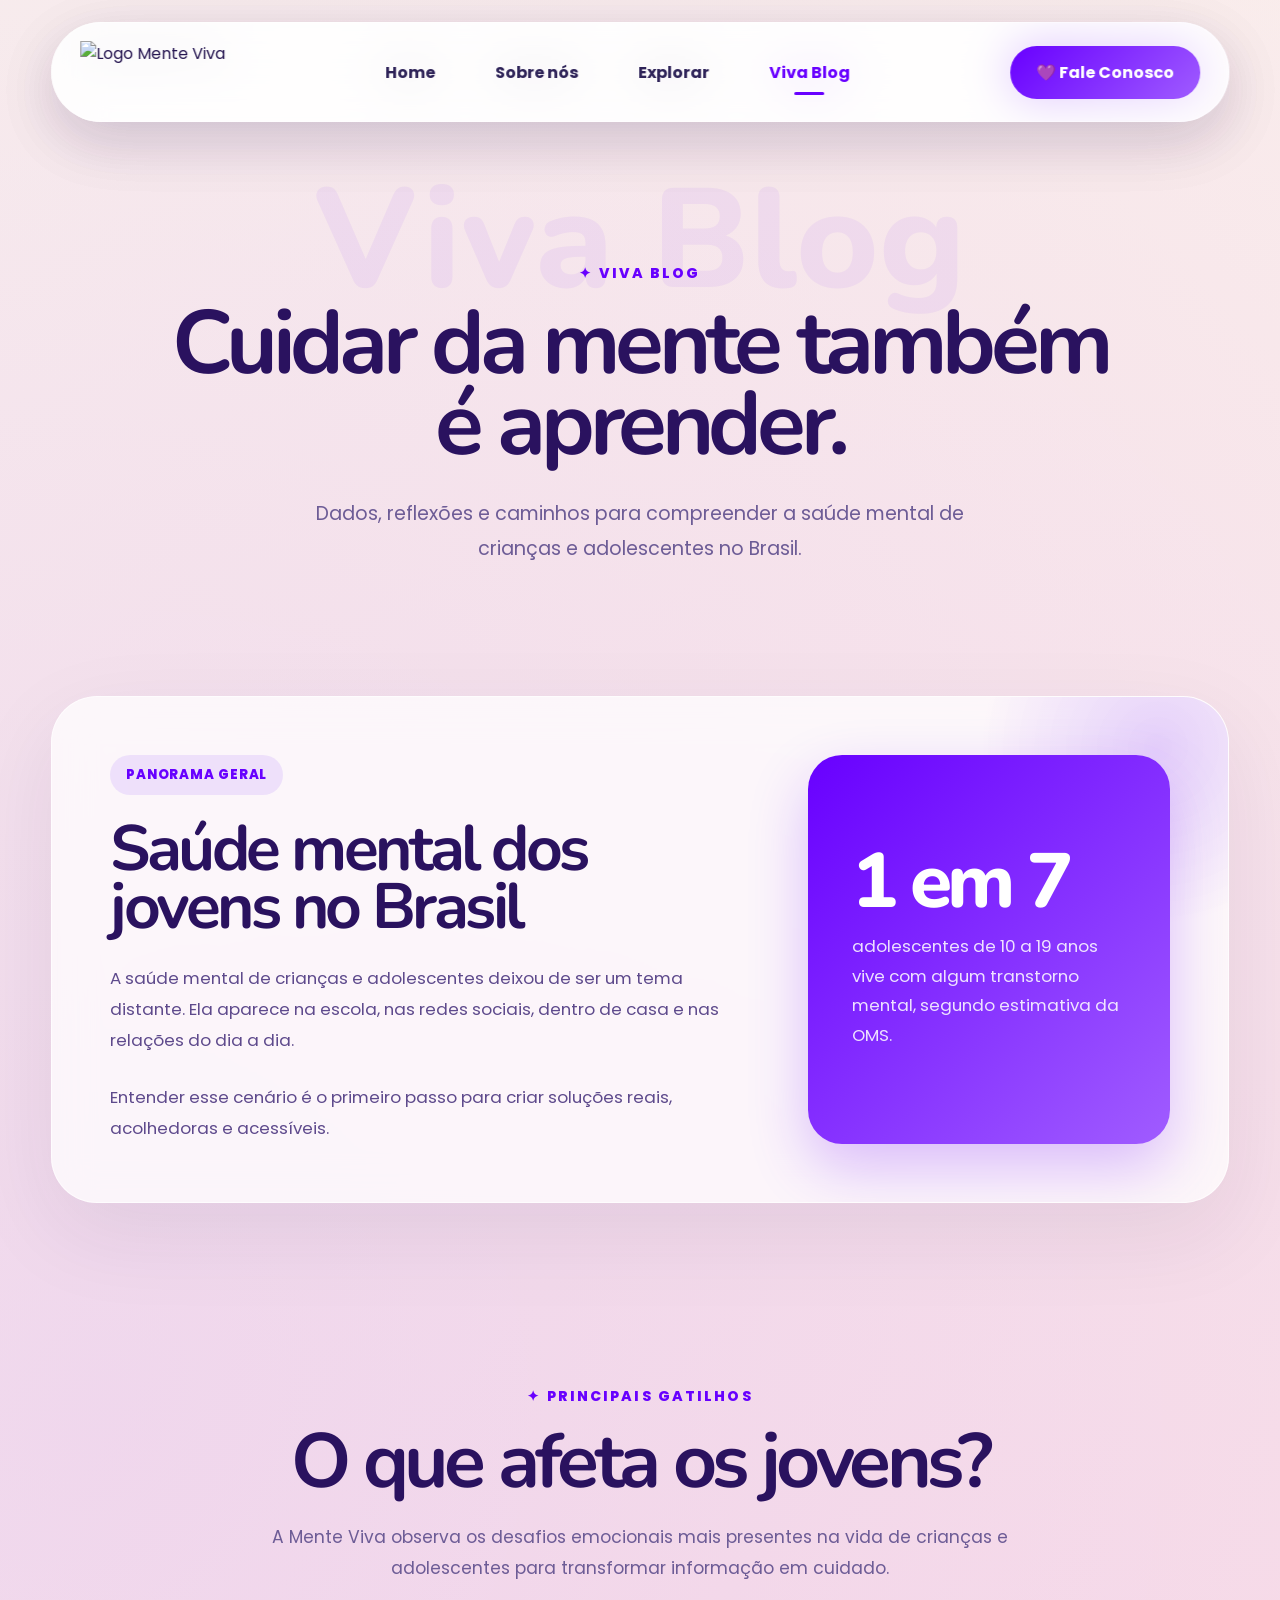
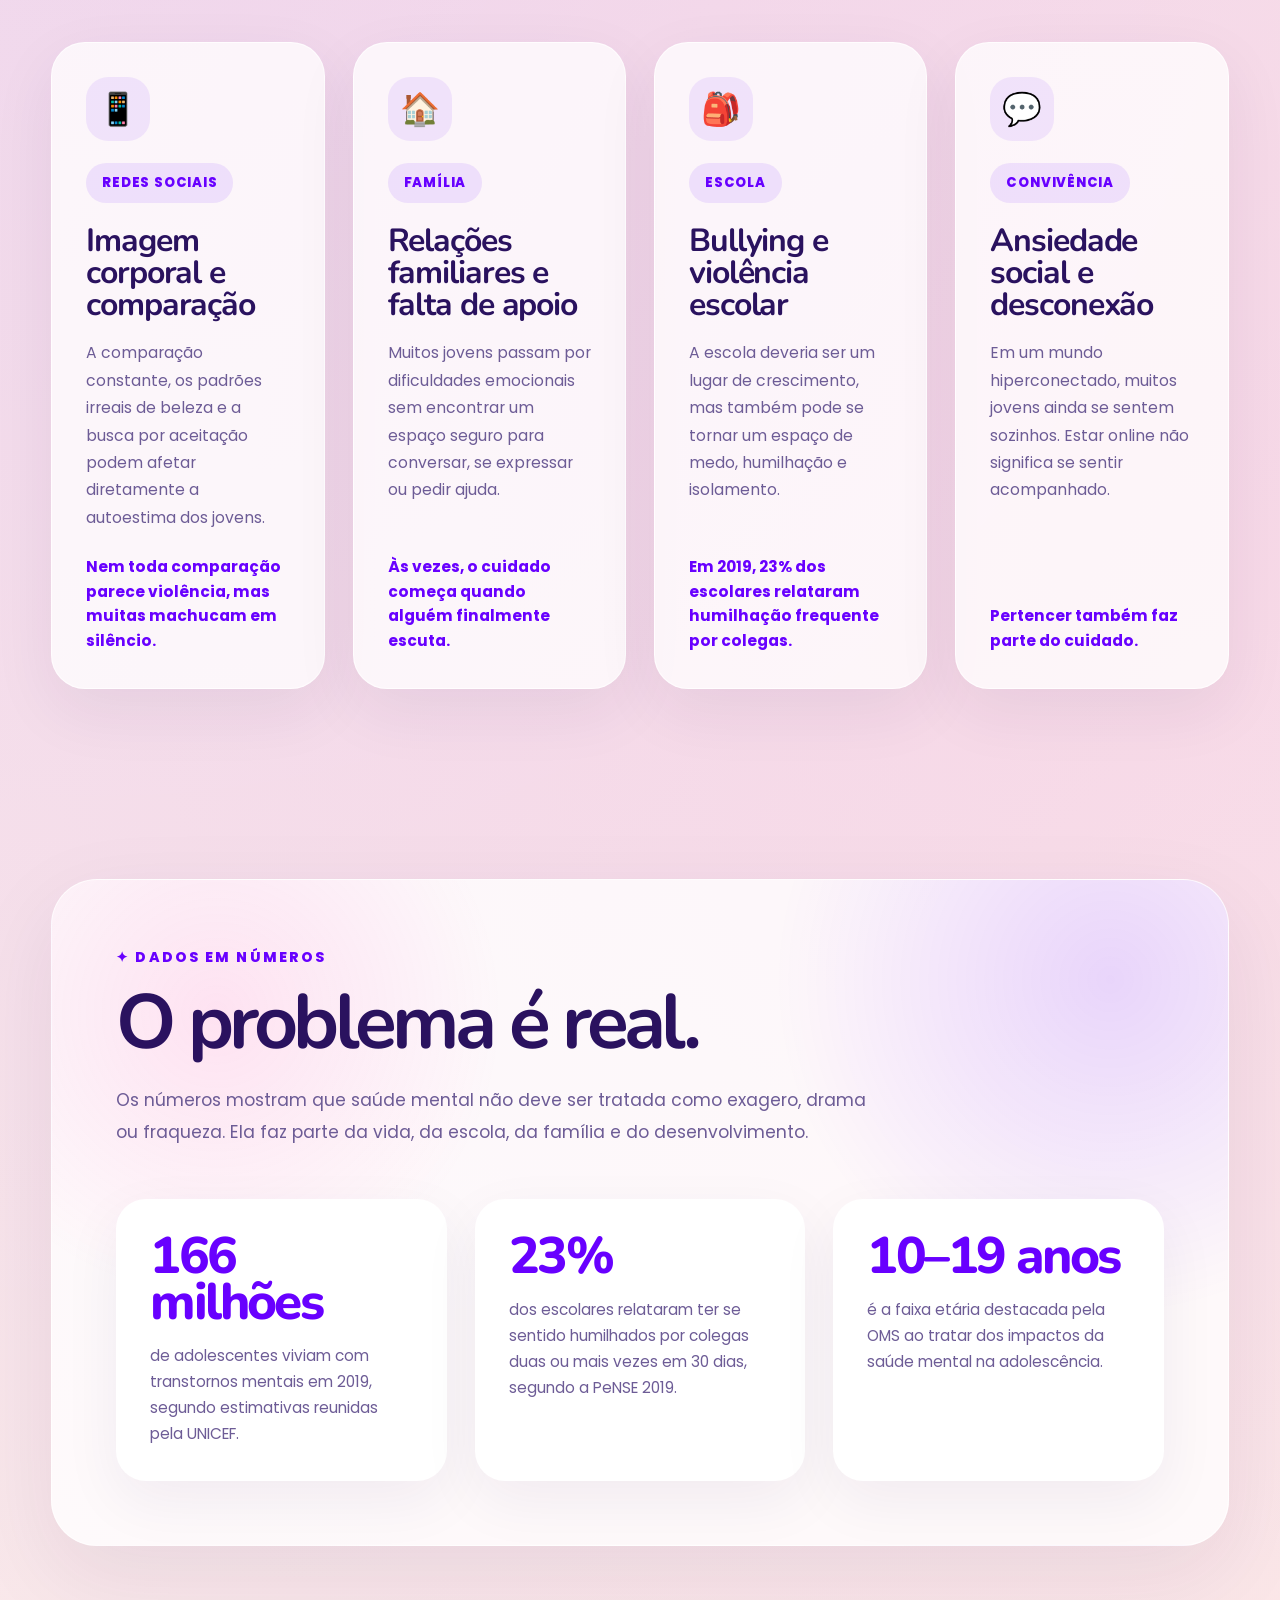
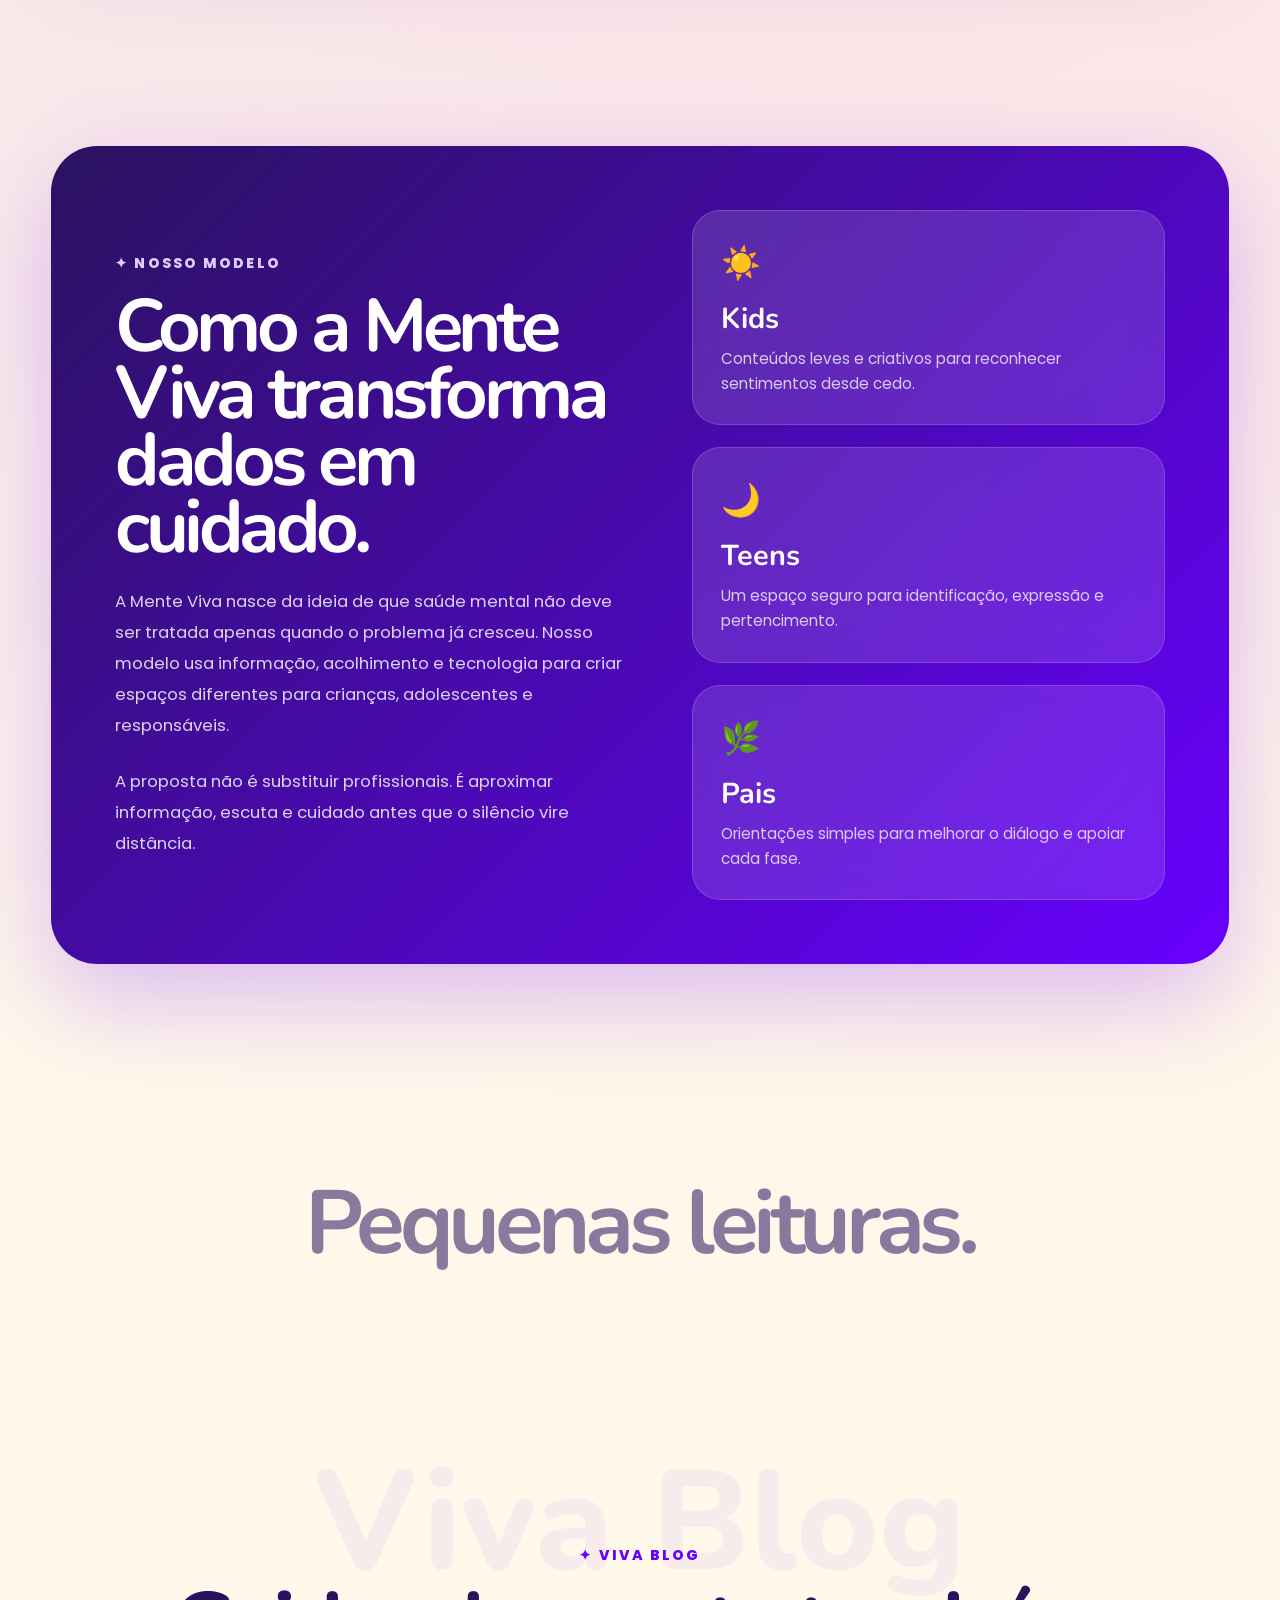
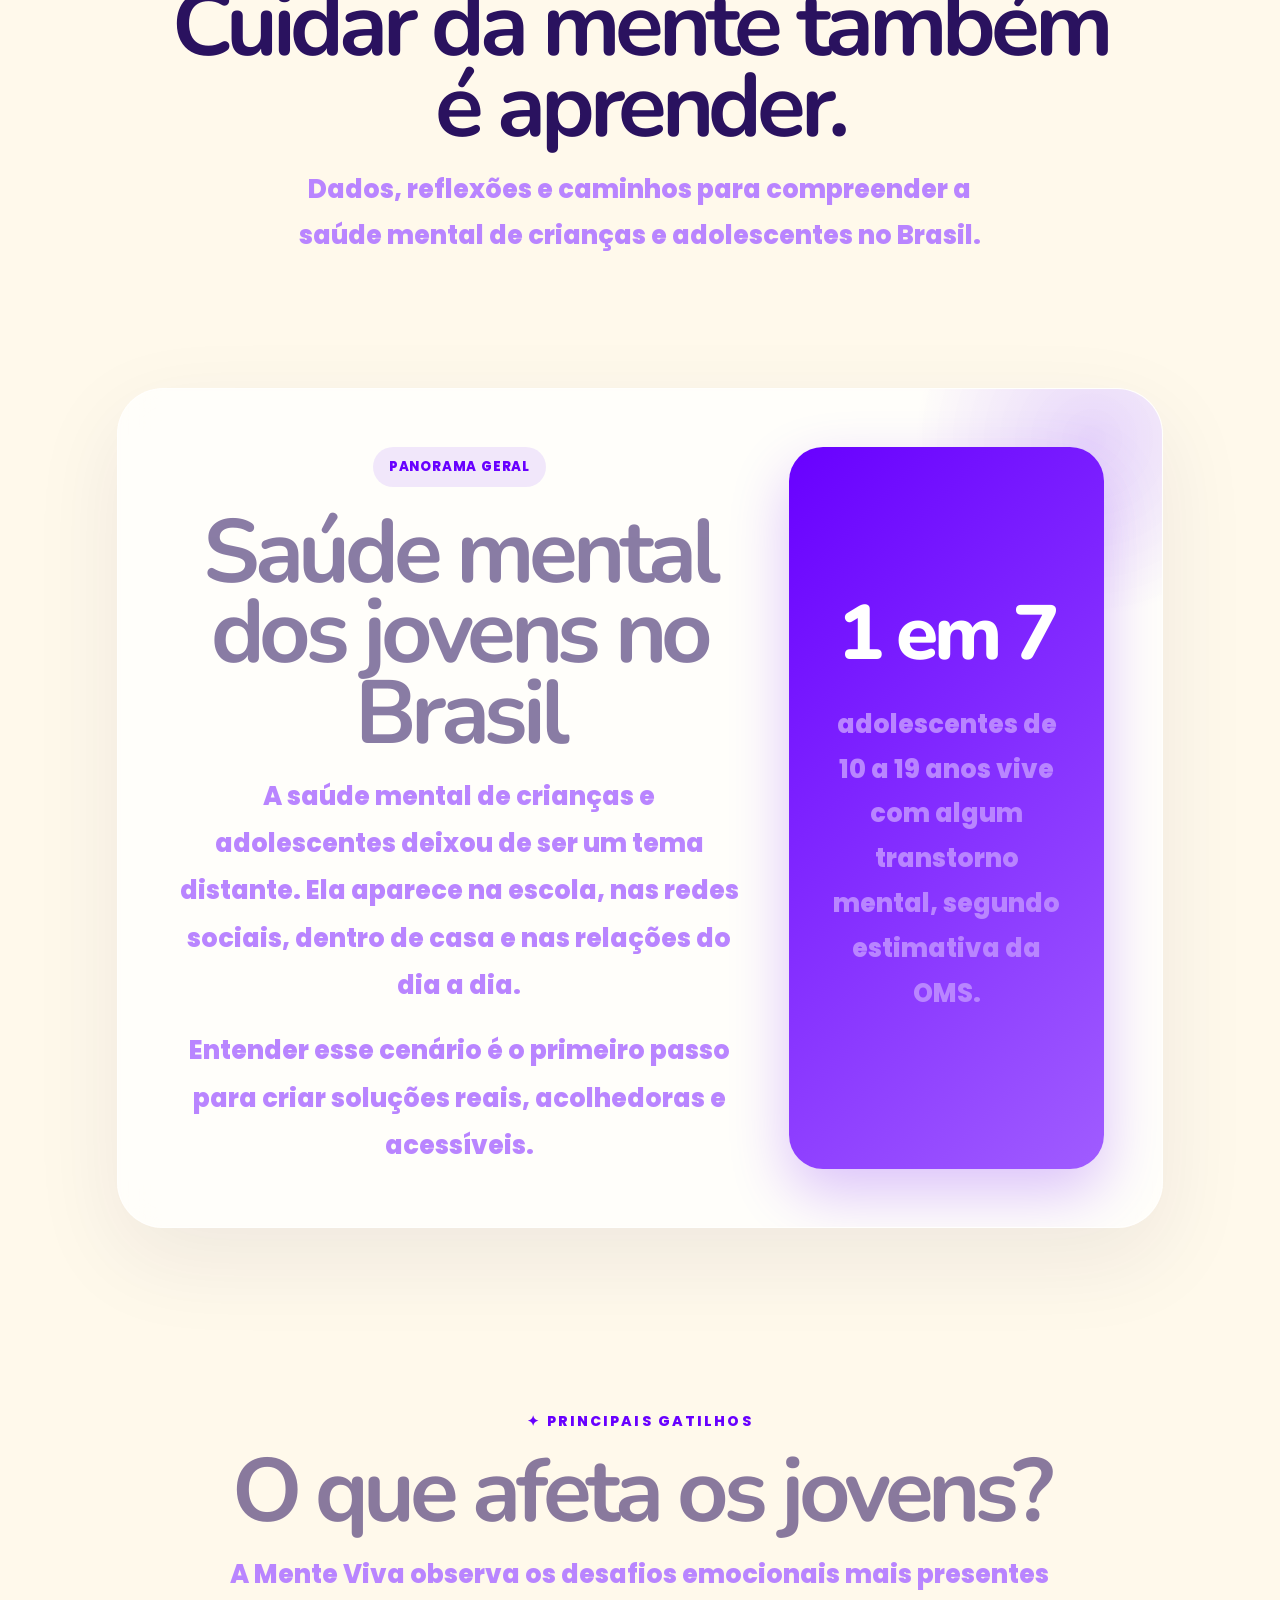
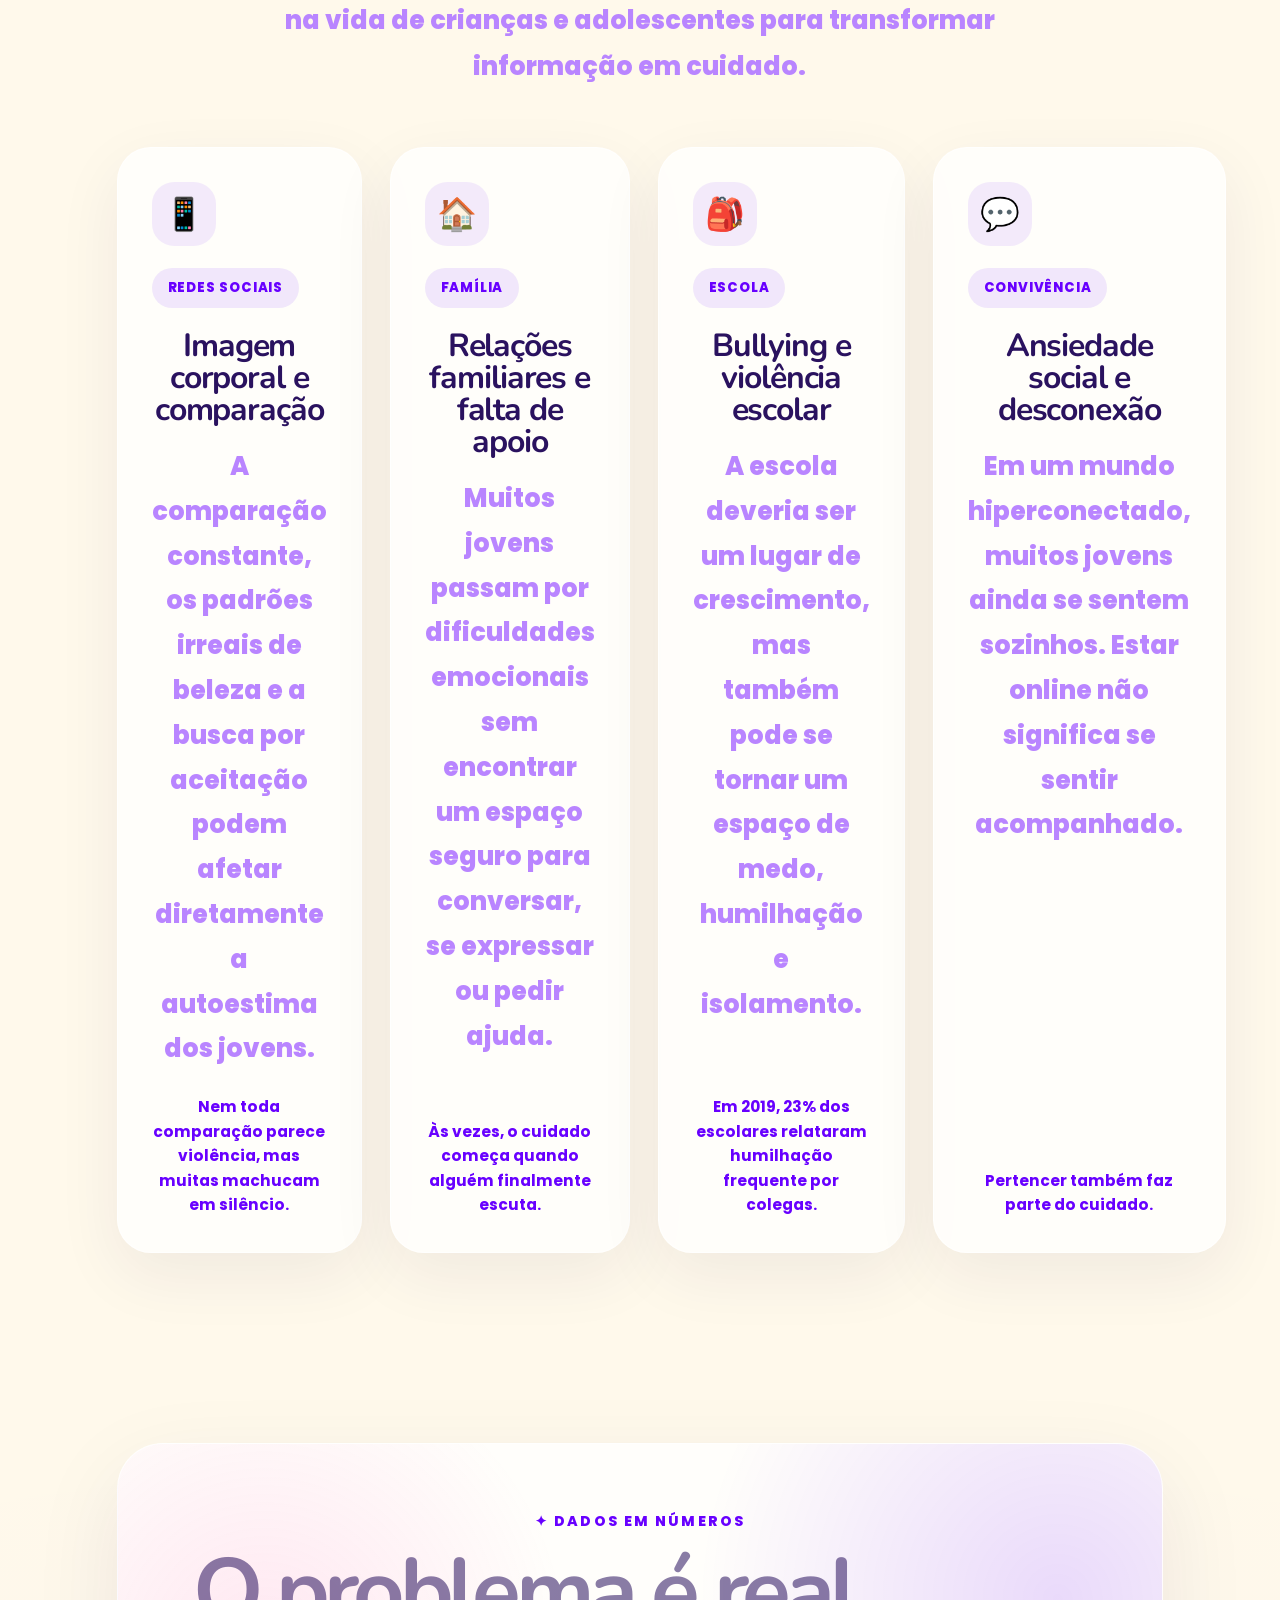
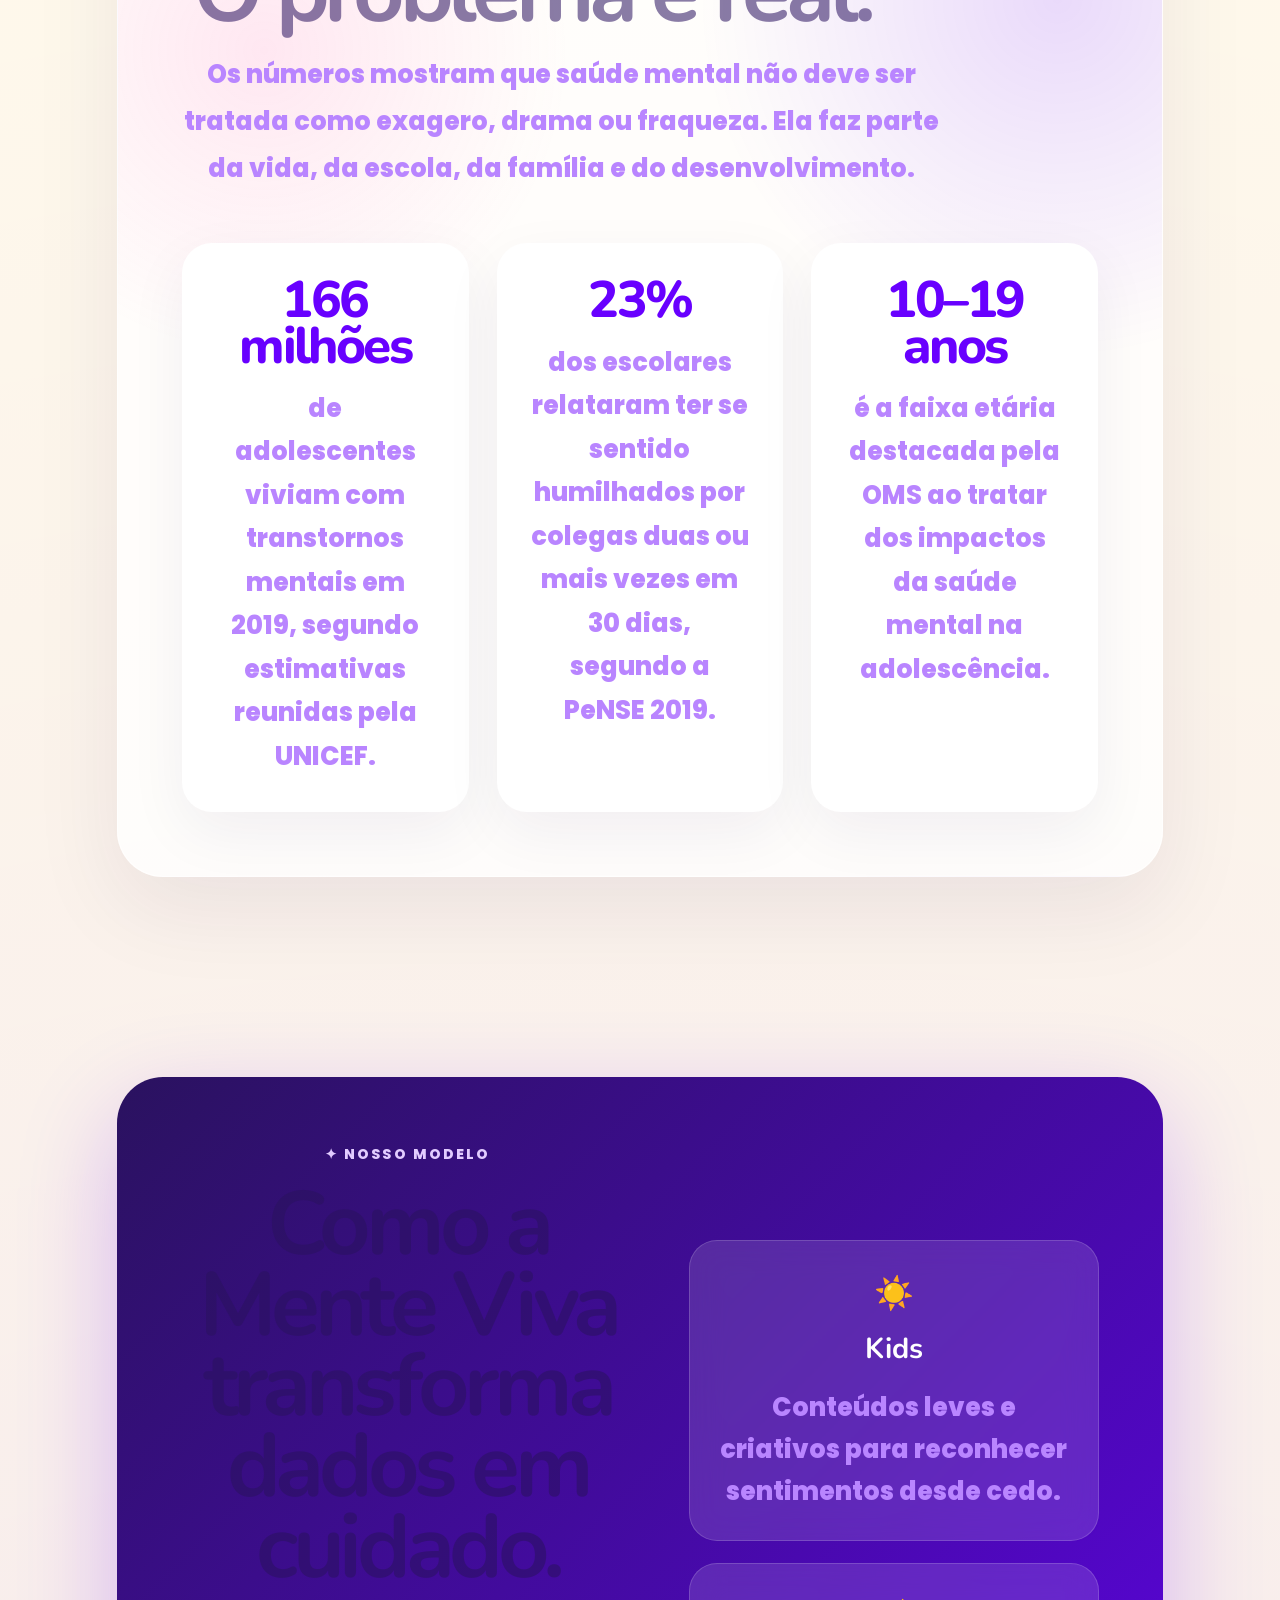
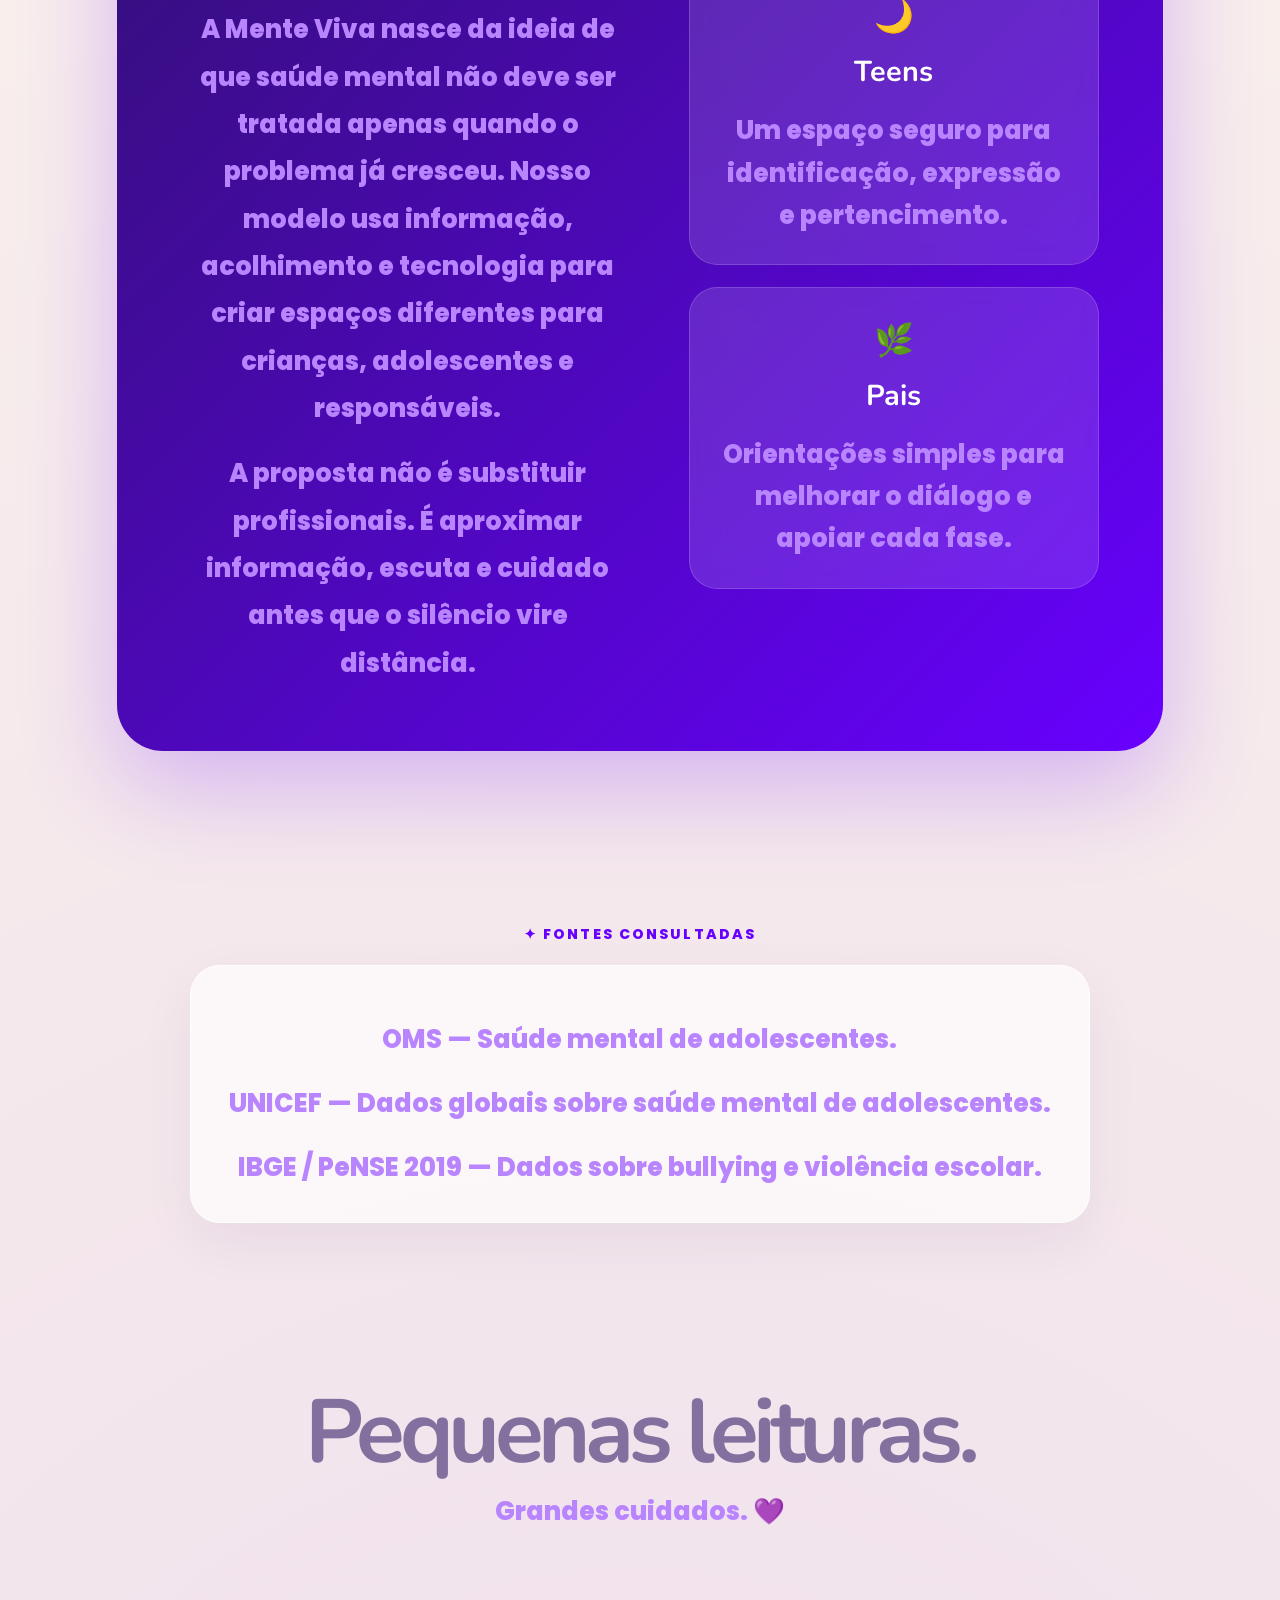
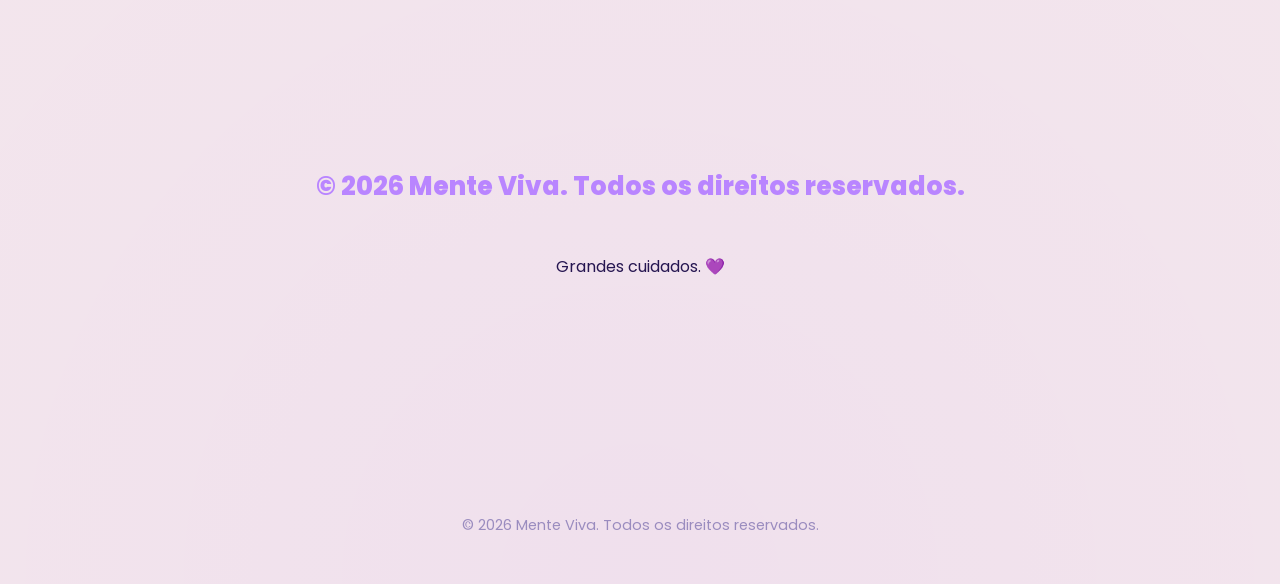
==== nossoblog.html @ f91bfe64 "Primeira versão completa do site Mente Viva Primeira versão completa do site Mente Viva" ====
<!DOCTYPE html>
<html lang="pt-BR">

<head>

    <meta charset="UTF-8">
    <meta name="viewport" content="width=device-width, initial-scale=1.0">
    <title>Viva Blog | Mente Viva</title>

    <link rel="stylesheet" href="nossoblog.css">

    <link rel="preconnect" href="https://fonts.googleapis.com">
    <link rel="preconnect"
          href="https://fonts.gstatic.com"
          crossorigin>

    <link href="https://fonts.googleapis.com/css2?family=Nunito:wght@700;800&family=Poppins:wght@400;500;600;700;800&display=swap"
          rel="stylesheet">

</head>

<body>

    <!-- =====================================================
    NAVBAR
    ====================================================== -->

    <header class="navbar">

        <div class="navbar-container">

            <a href="index.html" class="logo">

                <img src="./generalimgs/Logo 4 mente viva.png"
                     alt="Logo Mente Viva">

            </a>

            <nav class="navbar-menu">

                <a href="index.html">Home</a>

                <a href="sobrenos.html">Sobre nós</a>

                <a href="explorar.html">Explorar</a>

                <a href="nossoblog.html" class="nav-active">Viva Blog</a>

            </nav>

            <a href="contatenos.html" class="contact-button">

                💜 Fale Conosco

            </a>

        </div>

    </header>


    <!-- =====================================================
    VIVA BLOG
    ====================================================== -->

    <main class="blog-page">

        <!-- =====================================================
        HERO
        ====================================================== -->

        <section class="blog-hero">

            <span class="background-title">Viva Blog</span>

            <span class="section-label">✦ VIVA BLOG</span>

            <h1>
                Cuidar da mente também é aprender.
            </h1>

            <p>
                Dados, reflexões e caminhos para compreender a saúde mental
                de crianças e adolescentes no Brasil.
            </p>

        </section>


        <!-- =====================================================
        CARD DESTAQUE
        ====================================================== -->

        <section class="featured-section">

            <article class="featured-card">

                <div class="featured-content">

                    <span class="article-tag">Panorama geral</span>

                    <h2>
                        Saúde mental dos jovens no Brasil
                    </h2>

                    <p>
                        A saúde mental de crianças e adolescentes deixou de ser
                        um tema distante. Ela aparece na escola, nas redes sociais,
                        dentro de casa e nas relações do dia a dia.
                    </p>

                    <p>
                        Entender esse cenário é o primeiro passo para criar soluções
                        reais, acolhedoras e acessíveis.
                    </p>

                </div>

                <div class="featured-data">

                    <span class="data-number">1 em 7</span>

                    <p>
                        adolescentes de 10 a 19 anos vive com algum transtorno
                        mental, segundo estimativa da OMS.
                    </p>

                </div>

            </article>

        </section>


        <!-- =====================================================
        GRID DE ARTIGOS
        ====================================================== -->

        <section class="articles-section">

            <div class="articles-header">

                <span class="section-label">✦ Principais gatilhos</span>

                <h2>
                    O que afeta os jovens?
                </h2>

                <p>
                    A Mente Viva observa os desafios emocionais mais presentes
                    na vida de crianças e adolescentes para transformar informação
                    em cuidado.
                </p>

            </div>


            <div class="articles-grid">

                <article class="blog-card">

                    <div class="card-icon">📱</div>

                    <span class="article-tag">Redes sociais</span>

                    <h3>
                        Imagem corporal e comparação
                    </h3>

                    <p>
                        A comparação constante, os padrões irreais de beleza e a
                        busca por aceitação podem afetar diretamente a autoestima
                        dos jovens.
                    </p>

                    <strong>
                        Nem toda comparação parece violência, mas muitas machucam em silêncio.
                    </strong>

                </article>


                <article class="blog-card">

                    <div class="card-icon">🏠</div>

                    <span class="article-tag">Família</span>

                    <h3>
                        Relações familiares e falta de apoio
                    </h3>

                    <p>
                        Muitos jovens passam por dificuldades emocionais sem encontrar
                        um espaço seguro para conversar, se expressar ou pedir ajuda.
                    </p>

                    <strong>
                        Às vezes, o cuidado começa quando alguém finalmente escuta.
                    </strong>

                </article>


                <article class="blog-card">

                    <div class="card-icon">🎒</div>

                    <span class="article-tag">Escola</span>

                    <h3>
                        Bullying e violência escolar
                    </h3>

                    <p>
                        A escola deveria ser um lugar de crescimento, mas também pode
                        se tornar um espaço de medo, humilhação e isolamento.
                    </p>

                    <strong>
                        Em 2019, 23% dos escolares relataram humilhação frequente por colegas.
                    </strong>

                </article>


                <article class="blog-card">

                    <div class="card-icon">💬</div>

                    <span class="article-tag">Convivência</span>

                    <h3>
                        Ansiedade social e desconexão
                    </h3>

                    <p>
                        Em um mundo hiperconectado, muitos jovens ainda se sentem
                        sozinhos. Estar online não significa se sentir acompanhado.
                    </p>

                    <strong>
                        Pertencer também faz parte do cuidado.
                    </strong>

                </article>

            </div>

        </section>


        <!-- =====================================================
        BLOCO DE DADOS
        ====================================================== -->

        <section class="data-section">

            <div class="data-card">

                <span class="section-label">✦ Dados em números</span>

                <h2>
                    O problema é real.
                </h2>

                <p>
                    Os números mostram que saúde mental não deve ser tratada como
                    exagero, drama ou fraqueza. Ela faz parte da vida, da escola,
                    da família e do desenvolvimento.
                </p>

                <div class="data-grid">

                    <article>

                        <span>166 milhões</span>

                        <p>
                            de adolescentes viviam com transtornos mentais em 2019,
                            segundo estimativas reunidas pela UNICEF.
                        </p>

                    </article>

                    <article>

                        <span>23%</span>

                        <p>
                            dos escolares relataram ter se sentido humilhados por
                            colegas duas ou mais vezes em 30 dias, segundo a PeNSE 2019.
                        </p>

                    </article>

                    <article>

                        <span>10–19 anos</span>

                        <p>
                            é a faixa etária destacada pela OMS ao tratar dos impactos
                            da saúde mental na adolescência.
                        </p>

                    </article>

                </div>

            </div>

        </section>


        <!-- =====================================================
        MODELO MENTE VIVA
        ====================================================== -->

        <section class="business-section">

            <article class="business-card">

                <div class="business-text">

                    <span class="section-label">✦ Nosso modelo</span>

                    <h2>
                        Como a Mente Viva transforma dados em cuidado.
                    </h2>

                    <p>
                        A Mente Viva nasce da ideia de que saúde mental não deve ser
                        tratada apenas quando o problema já cresceu. Nosso modelo usa
                        informação, acolhimento e tecnologia para criar espaços
                        diferentes para crianças, adolescentes e responsáveis.
                    </p>

                    <p>
                        A proposta não é substituir profissionais. É aproximar
                        informação, escuta e cuidado antes que o silêncio vire distância.
                    </p>

                </div>

                <div class="business-pillars">

                    <div>

                        <span>☀️</span>

                        <h3>Kids</h3>

                        <p>
                            Conteúdos leves e criativos para reconhecer sentimentos
                            desde cedo.
                        </p>

                    </div>

                    <div>

                        <span>🌙</span>

                        <h3>Teens</h3>

                        <p>
                            Um espaço seguro para identificação, expressão e pertencimento.
                        </p>

                    </div>

                    <div>

                        <span>🌿</span>

                        <h3>Pais</h3>

                        <p>
                            Orientações simples para melhorar o diálogo e apoiar cada fase.
                        </p>

                    </div>

                </div>

            </article>

        </section>


        <!-- =====================================================
        FINAL
        ====================================================== -->

        <section class="blog-ending">

            <h2>
                Pequenas leituras.
            </h2>

            <p><!DOCTYPE html>
<html lang="pt-BR">

<head>

    <meta charset="UTF-8">
    <meta name="viewport" content="width=device-width, initial-scale=1.0">
    <title>Viva Blog | Mente Viva</title>

    <link rel="stylesheet" href="nossoblog.css">

    <link rel="preconnect" href="https://fonts.googleapis.com">
    <link rel="preconnect"
          href="https://fonts.gstatic.com"
          crossorigin>

    <link href="https://fonts.googleapis.com/css2?family=Nunito:wght@700;800&family=Poppins:wght@400;500;600;700;800&display=swap"
          rel="stylesheet">

</head>

<body>

    <!-- =====================================================
    NAVBAR
    ====================================================== -->

    <header class="navbar">

        <div class="navbar-container">

            <a href="index.html" class="logo">

                <img src="./generalimgs/Logo 4 mente viva.png"
                     alt="Logo Mente Viva">

            </a>

            <nav class="navbar-menu">

                <a href="index.html">Home</a>

                <a href="sobrenos.html">Sobre nós</a>

                <a href="explorar.html">Explorar</a>

                <a href="nossoblog.html" class="nav-active">Viva Blog</a>

            </nav>

            <a href="contatenos.html" class="contact-button">

                💜 Fale Conosco

            </a>

        </div>

    </header>


    <!-- =====================================================
    VIVA BLOG
    ====================================================== -->

    <main class="blog-page">

        <!-- =====================================================
        HERO
        ====================================================== -->

        <section class="blog-hero">

            <span class="background-title">Viva Blog</span>

            <span class="section-label">✦ VIVA BLOG</span>

            <h1>
                Cuidar da mente também é aprender.
            </h1>

            <p>
                Dados, reflexões e caminhos para compreender a saúde mental
                de crianças e adolescentes no Brasil.
            </p>

        </section>


        <!-- =====================================================
        CARD DESTAQUE
        ====================================================== -->

        <section class="featured-section">

            <article class="featured-card">

                <div class="featured-content">

                    <span class="article-tag">Panorama geral</span>

                    <h2>
                        Saúde mental dos jovens no Brasil
                    </h2>

                    <p>
                        A saúde mental de crianças e adolescentes deixou de ser
                        um tema distante. Ela aparece na escola, nas redes sociais,
                        dentro de casa e nas relações do dia a dia.
                    </p>

                    <p>
                        Entender esse cenário é o primeiro passo para criar soluções
                        reais, acolhedoras e acessíveis.
                    </p>

                </div>

                <div class="featured-data">

                    <span class="data-number">1 em 7</span>

                    <p>
                        adolescentes de 10 a 19 anos vive com algum transtorno
                        mental, segundo estimativa da OMS.
                    </p>

                </div>

            </article>

        </section>


        <!-- =====================================================
        GRID DE ARTIGOS
        ====================================================== -->

        <section class="articles-section">

            <div class="articles-header">

                <span class="section-label">✦ Principais gatilhos</span>

                <h2>
                    O que afeta os jovens?
                </h2>

                <p>
                    A Mente Viva observa os desafios emocionais mais presentes
                    na vida de crianças e adolescentes para transformar informação
                    em cuidado.
                </p>

            </div>


            <div class="articles-grid">

                <article class="blog-card">

                    <div class="card-icon">📱</div>

                    <span class="article-tag">Redes sociais</span>

                    <h3>
                        Imagem corporal e comparação
                    </h3>

                    <p>
                        A comparação constante, os padrões irreais de beleza e a
                        busca por aceitação podem afetar diretamente a autoestima
                        dos jovens.
                    </p>

                    <strong>
                        Nem toda comparação parece violência, mas muitas machucam em silêncio.
                    </strong>

                </article>


                <article class="blog-card">

                    <div class="card-icon">🏠</div>

                    <span class="article-tag">Família</span>

                    <h3>
                        Relações familiares e falta de apoio
                    </h3>

                    <p>
                        Muitos jovens passam por dificuldades emocionais sem encontrar
                        um espaço seguro para conversar, se expressar ou pedir ajuda.
                    </p>

                    <strong>
                        Às vezes, o cuidado começa quando alguém finalmente escuta.
                    </strong>

                </article>


                <article class="blog-card">

                    <div class="card-icon">🎒</div>

                    <span class="article-tag">Escola</span>

                    <h3>
                        Bullying e violência escolar
                    </h3>

                    <p>
                        A escola deveria ser um lugar de crescimento, mas também pode
                        se tornar um espaço de medo, humilhação e isolamento.
                    </p>

                    <strong>
                        Em 2019, 23% dos escolares relataram humilhação frequente por colegas.
                    </strong>

                </article>


                <article class="blog-card">

                    <div class="card-icon">💬</div>

                    <span class="article-tag">Convivência</span>

                    <h3>
                        Ansiedade social e desconexão
                    </h3>

                    <p>
                        Em um mundo hiperconectado, muitos jovens ainda se sentem
                        sozinhos. Estar online não significa se sentir acompanhado.
                    </p>

                    <strong>
                        Pertencer também faz parte do cuidado.
                    </strong>

                </article>

            </div>

        </section>


        <!-- =====================================================
        BLOCO DE DADOS
        ====================================================== -->

        <section class="data-section">

            <div class="data-card">

                <span class="section-label">✦ Dados em números</span>

                <h2>
                    O problema é real.
                </h2>

                <p>
                    Os números mostram que saúde mental não deve ser tratada como
                    exagero, drama ou fraqueza. Ela faz parte da vida, da escola,
                    da família e do desenvolvimento.
                </p>

                <div class="data-grid">

                    <article>

                        <span>166 milhões</span>

                        <p>
                            de adolescentes viviam com transtornos mentais em 2019,
                            segundo estimativas reunidas pela UNICEF.
                        </p>

                    </article>

                    <article>

                        <span>23%</span>

                        <p>
                            dos escolares relataram ter se sentido humilhados por
                            colegas duas ou mais vezes em 30 dias, segundo a PeNSE 2019.
                        </p>

                    </article>

                    <article>

                        <span>10–19 anos</span>

                        <p>
                            é a faixa etária destacada pela OMS ao tratar dos impactos
                            da saúde mental na adolescência.
                        </p>

                    </article>

                </div>

            </div>

        </section>


        <!-- =====================================================
        MODELO MENTE VIVA
        ====================================================== -->

        <section class="business-section">

            <article class="business-card">

                <div class="business-text">

                    <span class="section-label">✦ Nosso modelo</span>

                    <h2>
                        Como a Mente Viva transforma dados em cuidado.
                    </h2>

                    <p>
                        A Mente Viva nasce da ideia de que saúde mental não deve ser
                        tratada apenas quando o problema já cresceu. Nosso modelo usa
                        informação, acolhimento e tecnologia para criar espaços
                        diferentes para crianças, adolescentes e responsáveis.
                    </p>

                    <p>
                        A proposta não é substituir profissionais. É aproximar
                        informação, escuta e cuidado antes que o silêncio vire distância.
                    </p>

                </div>

                <div class="business-pillars">

                    <div>

                        <span>☀️</span>

                        <h3>Kids</h3>

                        <p>
                            Conteúdos leves e criativos para reconhecer sentimentos
                            desde cedo.
                        </p>

                    </div>

                    <div>

                        <span>🌙</span>

                        <h3>Teens</h3>

                        <p>
                            Um espaço seguro para identificação, expressão e pertencimento.
                        </p>

                    </div>

                    <div>

                        <span>🌿</span>

                        <h3>Pais</h3>

                        <p>
                            Orientações simples para melhorar o diálogo e apoiar cada fase.
                        </p>

                    </div>

                </div>

            </article>

        </section>


        <!-- =====================================================
        FONTES
        ====================================================== -->

        <section class="sources-section">

            <span class="section-label">✦ Fontes consultadas</span>

            <div class="sources-card">

                <p>
                    OMS — Saúde mental de adolescentes.
                </p>

                <p>
                    UNICEF — Dados globais sobre saúde mental de adolescentes.
                </p>

                <p>
                    IBGE / PeNSE 2019 — Dados sobre bullying e violência escolar.
                </p>

            </div>

        </section>


        <!-- =====================================================
        FINAL
        ====================================================== -->

        <section class="blog-ending">

            <h2>
                Pequenas leituras.
            </h2>

            <p>
                Grandes cuidados. 💜
            </p>

        </section>

    </main>


    <!-- =====================================================
    FOOTER
    ====================================================== -->

    <footer class="blog-footer">

        <p>
            © 2026 Mente Viva. Todos os direitos reservados.
        </p>

    </footer>

</body>

</html>

                Grandes cuidados. 💜
            </p>

        </section>

    </main>


    <!-- =====================================================
    FOOTER
    ====================================================== -->

    <footer class="blog-footer">

        <p>
            © 2026 Mente Viva. Todos os direitos reservados.
        </p>

    </footer>

</body>

</html>
---- nossoblog.css ----
/* =====================================================
MÓDULO 01
RESET + VARIÁVEIS
====================================================== */

:root{

    --cream:#FFF9EB;
    --cream-light:#FFFDF6;

    --purple:#6800FF;
    --purple-light:#A05CFF;
    --purple-soft:#B985FF;
    --purple-dark:#2A125F;

    --text-dark:#261651;
    --text-soft:#6D5C96;

    --green:#6D8B1E;
    --gold:#E7A82F;

    --navbar-width:1460px;
    --section-padding-x:8vw;

}

*{

    margin:0;
    padding:0;
    box-sizing:border-box;

}

html{

    scroll-behavior:smooth;
    background:var(--cream);

}

body{

    min-height:100vh;

    font-family:'Poppins',sans-serif;

    color:var(--text-dark);

    background:
        radial-gradient(circle at 8% 12%, rgba(185,133,255,.22), transparent 28%),
        radial-gradient(circle at 92% 18%, rgba(255,92,186,.14), transparent 26%),
        radial-gradient(circle at 50% 100%, rgba(104,0,255,.10), transparent 34%),
        var(--cream);

    overflow-x:hidden;

}

img{

    display:block;
    max-width:100%;

}

a{

    color:inherit;
    text-decoration:none;

}

/* =====================================================
MÓDULO 02
NAVBAR
====================================================== */

.navbar{

    position:fixed;

    top:22px;
    left:50%;

    transform:translateX(-50%);

    width:min(92%,var(--navbar-width));

    z-index:1000;

}

.navbar-container{

    display:flex;

    justify-content:space-between;
    align-items:center;

    gap:40px;

    padding:18px 28px;

    border-radius:999px;

    background:rgba(255,255,255,.74);

    backdrop-filter:blur(24px);
    -webkit-backdrop-filter:blur(24px);

    border:1px solid rgba(255,255,255,.35);

    box-shadow:0 18px 60px rgba(38,22,81,.10);

}

.logo img{

    height:62px;

}

.navbar-menu{

    flex:1;

    display:flex;
    justify-content:center;
    align-items:center;

    gap:60px;

}

.navbar-menu a{

    position:relative;

    font-weight:700;

    color:#2E2358;

    transition:.3s ease;

}

.navbar-menu a:hover{

    color:var(--purple);

}

.nav-active{

    color:var(--purple) !important;

}

.nav-active::after{

    content:"";

    position:absolute;

    left:50%;
    bottom:-10px;

    transform:translateX(-50%);

    width:30px;
    height:3px;

    border-radius:20px;

    background:var(--purple);

}

.contact-button{

    padding:14px 26px;

    border-radius:999px;

    background:linear-gradient(
        135deg,
        var(--purple),
        var(--purple-light)
    );

    color:white;

    font-weight:700;

    transition:.3s ease;

}

.contact-button:hover{

    transform:translateY(-3px);

    box-shadow:0 12px 30px rgba(104,0,255,.25);

}

/* =====================================================
MÓDULO 03
PÁGINA
====================================================== */

.blog-page{

    width:min(1460px,92%);

    margin:auto;

    padding-top:220px;
    padding-bottom:130px;

}

/* =====================================================
MÓDULO 04
HERO
====================================================== */

.blog-hero{

    position:relative;

    text-align:center;

    padding:40px 0 90px;

}

.background-title{

    position:absolute;

    left:50%;
    top:-75px;

    transform:translateX(-50%);

    font-family:'Nunito',sans-serif;
    font-size:clamp(5rem,11vw,10rem);
    font-weight:800;

    color:rgba(104,0,255,.055);

    white-space:nowrap;

    pointer-events:none;

}

.section-label{

    display:inline-block;

    margin-bottom:20px;

    color:var(--purple);

    font-size:.88rem;
    font-weight:800;

    letter-spacing:.15em;
    text-transform:uppercase;

}

.blog-hero h1{

    width:min(950px,100%);

    margin:0 auto;

    font-family:'Nunito',sans-serif;
    font-size:clamp(4rem,7vw,7.2rem);
    line-height:.9;
    letter-spacing:-.06em;

    color:var(--purple-dark);

}

.blog-hero p{

    width:min(720px,100%);

    margin:32px auto 0;

    color:var(--text-soft);

    font-size:1.2rem;
    line-height:1.8;

}

/* =====================================================
MÓDULO 05
CARD DESTAQUE
====================================================== */

.featured-section{

    padding:40px 0 90px;

}

.featured-card{

    position:relative;

    display:grid;

    grid-template-columns:1.35fr .75fr;

    gap:46px;

    align-items:stretch;

    padding:58px;

    border-radius:46px;

    background:rgba(255,255,255,.72);

    backdrop-filter:blur(20px);
    -webkit-backdrop-filter:blur(20px);

    border:1px solid rgba(255,255,255,.65);

    box-shadow:0 30px 90px rgba(38,22,81,.08);

    overflow:hidden;

}

.featured-card::before{

    content:"";

    position:absolute;

    width:360px;
    height:360px;

    right:-110px;
    top:-130px;

    border-radius:50%;

    background:radial-gradient(
        circle,
        rgba(104,0,255,.16),
        transparent 70%
    );

    pointer-events:none;

}

.article-tag{

    display:inline-flex;

    align-items:center;
    justify-content:center;

    width:max-content;

    padding:10px 16px;

    border-radius:999px;

    background:rgba(104,0,255,.09);

    color:var(--purple);

    font-size:.82rem;
    font-weight:800;

    letter-spacing:.06em;
    text-transform:uppercase;

}

.featured-content h2{

    margin-top:26px;

    font-family:'Nunito',sans-serif;
    font-size:clamp(3.2rem,5vw,5.5rem);
    line-height:.9;
    letter-spacing:-.055em;

    color:var(--purple-dark);

}

.featured-content p{

    max-width:720px;

    margin-top:26px;

    color:#5E4A8C;

    font-size:1.05rem;
    line-height:1.85;

}

.featured-data{

    position:relative;
    z-index:2;

    display:flex;

    flex-direction:column;
    justify-content:center;

    padding:44px;

    border-radius:34px;

    background:linear-gradient(
        135deg,
        var(--purple),
        var(--purple-light)
    );

    color:white;

    box-shadow:0 24px 60px rgba(104,0,255,.24);

}

.data-number{

    display:block;

    margin-bottom:18px;

    font-family:'Nunito',sans-serif;
    font-size:clamp(3.6rem,6vw,6.2rem);
    font-weight:800;
    line-height:.85;
    letter-spacing:-.06em;

}

.featured-data p{

    color:rgba(255,255,255,.86);

    font-size:1.05rem;
    line-height:1.75;

}

/* =====================================================
MÓDULO 06
ARTIGOS
====================================================== */

.articles-section{

    padding:90px 0 110px;

}

.articles-header{

    text-align:center;

    width:min(850px,100%);

    margin:0 auto 58px;

}

.articles-header h2{

    font-family:'Nunito',sans-serif;
    font-size:clamp(3.6rem,6vw,6.4rem);
    line-height:.9;
    letter-spacing:-.06em;

    color:var(--purple-dark);

}

.articles-header p{

    margin-top:26px;

    color:var(--text-soft);

    font-size:1.08rem;
    line-height:1.8;

}

.articles-grid{

    display:grid;

    grid-template-columns:repeat(4,1fr);

    gap:28px;

}

.blog-card{

    min-height:430px;

    display:flex;

    flex-direction:column;

    padding:34px;

    border-radius:34px;

    background:rgba(255,255,255,.75);

    border:1px solid rgba(255,255,255,.75);

    box-shadow:0 22px 65px rgba(38,22,81,.07);

    transition:.35s ease;

}

.blog-card:hover{

    transform:translateY(-10px);

    box-shadow:0 34px 85px rgba(104,0,255,.12);

}

.card-icon{

    width:64px;
    height:64px;

    display:flex;

    align-items:center;
    justify-content:center;

    margin-bottom:22px;

    border-radius:22px;

    background:rgba(104,0,255,.08);

    font-size:2rem;

}

.blog-card h3{

    margin-top:22px;

    font-family:'Nunito',sans-serif;
    font-size:2rem;
    line-height:1;
    letter-spacing:-.035em;

    color:var(--purple-dark);

}

.blog-card p{

    margin-top:18px;

    color:#6D5C96;

    line-height:1.75;

    font-size:.98rem;

}

.blog-card strong{

    display:block;

    margin-top:auto;
    padding-top:24px;

    color:var(--purple);

    font-size:.96rem;
    line-height:1.6;

}

/* =====================================================
MÓDULO 07
DADOS
====================================================== */

.data-section{

    padding:80px 0 110px;

}

.data-card{

    padding:64px;

    border-radius:46px;

    background:
        radial-gradient(circle at 14% 20%, rgba(255,92,186,.14), transparent 25%),
        radial-gradient(circle at 90% 15%, rgba(104,0,255,.14), transparent 28%),
        rgba(255,255,255,.78);

    border:1px solid rgba(255,255,255,.75);

    box-shadow:0 30px 90px rgba(38,22,81,.08);

}

.data-card h2{

    max-width:700px;

    font-family:'Nunito',sans-serif;
    font-size:clamp(3.8rem,6vw,6.8rem);
    line-height:.9;
    letter-spacing:-.06em;

    color:var(--purple-dark);

}

.data-card > p{

    max-width:760px;

    margin-top:28px;

    color:var(--text-soft);

    font-size:1.08rem;
    line-height:1.85;

}

.data-grid{

    display:grid;

    grid-template-columns:repeat(3,1fr);

    gap:28px;

    margin-top:50px;

}

.data-grid article{

    padding:34px;

    border-radius:30px;

    background:white;

    box-shadow:0 20px 60px rgba(38,22,81,.06);

}

.data-grid span{

    display:block;

    margin-bottom:18px;

    font-family:'Nunito',sans-serif;
    font-size:clamp(2.3rem,4vw,4rem);
    font-weight:800;
    line-height:.9;
    letter-spacing:-.05em;

    color:var(--purple);

}

.data-grid p{

    color:#6D5C96;

    line-height:1.7;

    font-size:.96rem;

}

/* =====================================================
MÓDULO 08
MODELO MENTE VIVA
====================================================== */

.business-section{

    padding:90px 0 120px;

}

.business-card{

    display:grid;

    grid-template-columns:1.05fr .95fr;

    gap:54px;

    align-items:center;

    padding:64px;

    border-radius:46px;

    background:linear-gradient(
        135deg,
        #2A125F,
        #6800FF
    );

    color:white;

    box-shadow:0 35px 100px rgba(104,0,255,.24);

    overflow:hidden;

}

.business-text h2{

    font-family:'Nunito',sans-serif;
    font-size:clamp(3.4rem,5.8vw,6.3rem);
    line-height:.9;
    letter-spacing:-.06em;

}

.business-text p{

    margin-top:26px;

    max-width:680px;

    color:rgba(255,255,255,.82);

    font-size:1.04rem;
    line-height:1.85;

}

.business-card .section-label{

    color:#E2CCFF;

}

.business-pillars{

    display:grid;

    grid-template-columns:1fr;

    gap:22px;

}

.business-pillars div{

    padding:28px;

    border-radius:28px;

    background:rgba(255,255,255,.13);

    border:1px solid rgba(255,255,255,.16);

    backdrop-filter:blur(16px);
    -webkit-backdrop-filter:blur(16px);

}

.business-pillars span{

    display:block;

    margin-bottom:12px;

    font-size:2rem;

}

.business-pillars h3{

    margin-bottom:8px;

    font-family:'Nunito',sans-serif;
    font-size:1.8rem;

}

.business-pillars p{

    color:rgba(255,255,255,.76);

    line-height:1.65;

    font-size:.95rem;

}

/* =====================================================
MÓDULO 09
FONTES
====================================================== */

.sources-section{

    padding:50px 0 70px;

    text-align:center;

}

.sources-card{

    width:min(900px,100%);

    margin:0 auto;

    padding:32px;

    border-radius:30px;

    background:rgba(255,255,255,.68);

    border:1px solid rgba(255,255,255,.7);

    box-shadow:0 18px 55px rgba(38,22,81,.06);

}

.sources-card p{

    color:#6D5C96;

    line-height:1.8;

    font-weight:600;

}

/* =====================================================
MÓDULO 10
FINAL
====================================================== */

.blog-ending{

    padding:100px 20px 40px;

    text-align:center;

}

.blog-ending h2{

    font-family:'Nunito',sans-serif;
    font-size:clamp(4rem,7vw,7rem);
    line-height:.9;
    letter-spacing:-.06em;

    color:var(--purple-dark);

    opacity:.55;

}

.blog-ending p{

    margin-top:18px;

    color:var(--purple-soft);

    font-size:1.6rem;
    font-weight:800;

}

/* =====================================================
MÓDULO 11
FOOTER
====================================================== */

.blog-footer{

    padding:48px 20px;

    text-align:center;

    color:#9A8CBF;

    font-size:.9rem;

}

/* =====================================================
MÓDULO 12
RESPONSIVO
====================================================== */

@media(max-width:1200px){

    .articles-grid{

        grid-template-columns:repeat(2,1fr);

    }

    .featured-card,
    .business-card{

        grid-template-columns:1fr;

    }

}

@media(max-width:900px){

    .blog-page{

        padding-top:190px;

    }

    .navbar-menu{

        display:none;

    }

    .navbar-container{

        padding:16px 22px;

    }

    .logo img{

        height:54px;

    }

    .contact-button{

        padding:12px 20px;

        font-size:.9rem;

    }

    .featured-card,
    .data-card,
    .business-card{

        padding:38px;

        border-radius:34px;

    }

    .data-grid{

        grid-template-columns:1fr;

    }

}

@media(max-width:650px){

    .blog-page{

        width:min(92%,100%);

        padding-top:170px;

    }

    .blog-hero{

        padding-bottom:60px;

    }

    .background-title{

        top:-35px;

        font-size:4.8rem;

    }

    .blog-hero h1{

        font-size:3.3rem;

    }

    .blog-hero p{

        font-size:1rem;

    }

    .articles-grid{

        grid-template-columns:1fr;

    }

    .blog-card{

        min-height:auto;

    }

    .featured-card,
    .data-card,
    .business-card{

        padding:30px;

    }

    .featured-content h2,
    .data-card h2,
    .business-text h2{

        font-size:3rem;

    }

    .data-number{

        font-size:4rem;

    }

}
---- nossoblog.css ----
/* =====================================================
MÓDULO 01
RESET + VARIÁVEIS
====================================================== */

:root{

    --cream:#FFF9EB;
    --cream-light:#FFFDF6;

    --purple:#6800FF;
    --purple-light:#A05CFF;
    --purple-soft:#B985FF;
    --purple-dark:#2A125F;

    --text-dark:#261651;
    --text-soft:#6D5C96;

    --green:#6D8B1E;
    --gold:#E7A82F;

    --navbar-width:1460px;
    --section-padding-x:8vw;

}

*{

    margin:0;
    padding:0;
    box-sizing:border-box;

}

html{

    scroll-behavior:smooth;
    background:var(--cream);

}

body{

    min-height:100vh;

    font-family:'Poppins',sans-serif;

    color:var(--text-dark);

    background:
        radial-gradient(circle at 8% 12%, rgba(185,133,255,.22), transparent 28%),
        radial-gradient(circle at 92% 18%, rgba(255,92,186,.14), transparent 26%),
        radial-gradient(circle at 50% 100%, rgba(104,0,255,.10), transparent 34%),
        var(--cream);

    overflow-x:hidden;

}

img{

    display:block;
    max-width:100%;

}

a{

    color:inherit;
    text-decoration:none;

}

/* =====================================================
MÓDULO 02
NAVBAR
====================================================== */

.navbar{

    position:fixed;

    top:22px;
    left:50%;

    transform:translateX(-50%);

    width:min(92%,var(--navbar-width));

    z-index:1000;

}

.navbar-container{

    display:flex;

    justify-content:space-between;
    align-items:center;

    gap:40px;

    padding:18px 28px;

    border-radius:999px;

    background:rgba(255,255,255,.74);

    backdrop-filter:blur(24px);
    -webkit-backdrop-filter:blur(24px);

    border:1px solid rgba(255,255,255,.35);

    box-shadow:0 18px 60px rgba(38,22,81,.10);

}

.logo img{

    height:62px;

}

.navbar-menu{

    flex:1;

    display:flex;
    justify-content:center;
    align-items:center;

    gap:60px;

}

.navbar-menu a{

    position:relative;

    font-weight:700;

    color:#2E2358;

    transition:.3s ease;

}

.navbar-menu a:hover{

    color:var(--purple);

}

.nav-active{

    color:var(--purple) !important;

}

.nav-active::after{

    content:"";

    position:absolute;

    left:50%;
    bottom:-10px;

    transform:translateX(-50%);

    width:30px;
    height:3px;

    border-radius:20px;

    background:var(--purple);

}

.contact-button{

    padding:14px 26px;

    border-radius:999px;

    background:linear-gradient(
        135deg,
        var(--purple),
        var(--purple-light)
    );

    color:white;

    font-weight:700;

    transition:.3s ease;

}

.contact-button:hover{

    transform:translateY(-3px);

    box-shadow:0 12px 30px rgba(104,0,255,.25);

}

/* =====================================================
MÓDULO 03
PÁGINA
====================================================== */

.blog-page{

    width:min(1460px,92%);

    margin:auto;

    padding-top:220px;
    padding-bottom:130px;

}

/* =====================================================
MÓDULO 04
HERO
====================================================== */

.blog-hero{

    position:relative;

    text-align:center;

    padding:40px 0 90px;

}

.background-title{

    position:absolute;

    left:50%;
    top:-75px;

    transform:translateX(-50%);

    font-family:'Nunito',sans-serif;
    font-size:clamp(5rem,11vw,10rem);
    font-weight:800;

    color:rgba(104,0,255,.055);

    white-space:nowrap;

    pointer-events:none;

}

.section-label{

    display:inline-block;

    margin-bottom:20px;

    color:var(--purple);

    font-size:.88rem;
    font-weight:800;

    letter-spacing:.15em;
    text-transform:uppercase;

}

.blog-hero h1{

    width:min(950px,100%);

    margin:0 auto;

    font-family:'Nunito',sans-serif;
    font-size:clamp(4rem,7vw,7.2rem);
    line-height:.9;
    letter-spacing:-.06em;

    color:var(--purple-dark);

}

.blog-hero p{

    width:min(720px,100%);

    margin:32px auto 0;

    color:var(--text-soft);

    font-size:1.2rem;
    line-height:1.8;

}

/* =====================================================
MÓDULO 05
CARD DESTAQUE
====================================================== */

.featured-section{

    padding:40px 0 90px;

}

.featured-card{

    position:relative;

    display:grid;

    grid-template-columns:1.35fr .75fr;

    gap:46px;

    align-items:stretch;

    padding:58px;

    border-radius:46px;

    background:rgba(255,255,255,.72);

    backdrop-filter:blur(20px);
    -webkit-backdrop-filter:blur(20px);

    border:1px solid rgba(255,255,255,.65);

    box-shadow:0 30px 90px rgba(38,22,81,.08);

    overflow:hidden;

}

.featured-card::before{

    content:"";

    position:absolute;

    width:360px;
    height:360px;

    right:-110px;
    top:-130px;

    border-radius:50%;

    background:radial-gradient(
        circle,
        rgba(104,0,255,.16),
        transparent 70%
    );

    pointer-events:none;

}

.article-tag{

    display:inline-flex;

    align-items:center;
    justify-content:center;

    width:max-content;

    padding:10px 16px;

    border-radius:999px;

    background:rgba(104,0,255,.09);

    color:var(--purple);

    font-size:.82rem;
    font-weight:800;

    letter-spacing:.06em;
    text-transform:uppercase;

}

.featured-content h2{

    margin-top:26px;

    font-family:'Nunito',sans-serif;
    font-size:clamp(3.2rem,5vw,5.5rem);
    line-height:.9;
    letter-spacing:-.055em;

    color:var(--purple-dark);

}

.featured-content p{

    max-width:720px;

    margin-top:26px;

    color:#5E4A8C;

    font-size:1.05rem;
    line-height:1.85;

}

.featured-data{

    position:relative;
    z-index:2;

    display:flex;

    flex-direction:column;
    justify-content:center;

    padding:44px;

    border-radius:34px;

    background:linear-gradient(
        135deg,
        var(--purple),
        var(--purple-light)
    );

    color:white;

    box-shadow:0 24px 60px rgba(104,0,255,.24);

}

.data-number{

    display:block;

    margin-bottom:18px;

    font-family:'Nunito',sans-serif;
    font-size:clamp(3.6rem,6vw,6.2rem);
    font-weight:800;
    line-height:.85;
    letter-spacing:-.06em;

}

.featured-data p{

    color:rgba(255,255,255,.86);

    font-size:1.05rem;
    line-height:1.75;

}

/* =====================================================
MÓDULO 06
ARTIGOS
====================================================== */

.articles-section{

    padding:90px 0 110px;

}

.articles-header{

    text-align:center;

    width:min(850px,100%);

    margin:0 auto 58px;

}

.articles-header h2{

    font-family:'Nunito',sans-serif;
    font-size:clamp(3.6rem,6vw,6.4rem);
    line-height:.9;
    letter-spacing:-.06em;

    color:var(--purple-dark);

}

.articles-header p{

    margin-top:26px;

    color:var(--text-soft);

    font-size:1.08rem;
    line-height:1.8;

}

.articles-grid{

    display:grid;

    grid-template-columns:repeat(4,1fr);

    gap:28px;

}

.blog-card{

    min-height:430px;

    display:flex;

    flex-direction:column;

    padding:34px;

    border-radius:34px;

    background:rgba(255,255,255,.75);

    border:1px solid rgba(255,255,255,.75);

    box-shadow:0 22px 65px rgba(38,22,81,.07);

    transition:.35s ease;

}

.blog-card:hover{

    transform:translateY(-10px);

    box-shadow:0 34px 85px rgba(104,0,255,.12);

}

.card-icon{

    width:64px;
    height:64px;

    display:flex;

    align-items:center;
    justify-content:center;

    margin-bottom:22px;

    border-radius:22px;

    background:rgba(104,0,255,.08);

    font-size:2rem;

}

.blog-card h3{

    margin-top:22px;

    font-family:'Nunito',sans-serif;
    font-size:2rem;
    line-height:1;
    letter-spacing:-.035em;

    color:var(--purple-dark);

}

.blog-card p{

    margin-top:18px;

    color:#6D5C96;

    line-height:1.75;

    font-size:.98rem;

}

.blog-card strong{

    display:block;

    margin-top:auto;
    padding-top:24px;

    color:var(--purple);

    font-size:.96rem;
    line-height:1.6;

}

/* =====================================================
MÓDULO 07
DADOS
====================================================== */

.data-section{

    padding:80px 0 110px;

}

.data-card{

    padding:64px;

    border-radius:46px;

    background:
        radial-gradient(circle at 14% 20%, rgba(255,92,186,.14), transparent 25%),
        radial-gradient(circle at 90% 15%, rgba(104,0,255,.14), transparent 28%),
        rgba(255,255,255,.78);

    border:1px solid rgba(255,255,255,.75);

    box-shadow:0 30px 90px rgba(38,22,81,.08);

}

.data-card h2{

    max-width:700px;

    font-family:'Nunito',sans-serif;
    font-size:clamp(3.8rem,6vw,6.8rem);
    line-height:.9;
    letter-spacing:-.06em;

    color:var(--purple-dark);

}

.data-card > p{

    max-width:760px;

    margin-top:28px;

    color:var(--text-soft);

    font-size:1.08rem;
    line-height:1.85;

}

.data-grid{

    display:grid;

    grid-template-columns:repeat(3,1fr);

    gap:28px;

    margin-top:50px;

}

.data-grid article{

    padding:34px;

    border-radius:30px;

    background:white;

    box-shadow:0 20px 60px rgba(38,22,81,.06);

}

.data-grid span{

    display:block;

    margin-bottom:18px;

    font-family:'Nunito',sans-serif;
    font-size:clamp(2.3rem,4vw,4rem);
    font-weight:800;
    line-height:.9;
    letter-spacing:-.05em;

    color:var(--purple);

}

.data-grid p{

    color:#6D5C96;

    line-height:1.7;

    font-size:.96rem;

}

/* =====================================================
MÓDULO 08
MODELO MENTE VIVA
====================================================== */

.business-section{

    padding:90px 0 120px;

}

.business-card{

    display:grid;

    grid-template-columns:1.05fr .95fr;

    gap:54px;

    align-items:center;

    padding:64px;

    border-radius:46px;

    background:linear-gradient(
        135deg,
        #2A125F,
        #6800FF
    );

    color:white;

    box-shadow:0 35px 100px rgba(104,0,255,.24);

    overflow:hidden;

}

.business-text h2{

    font-family:'Nunito',sans-serif;
    font-size:clamp(3.4rem,5.8vw,6.3rem);
    line-height:.9;
    letter-spacing:-.06em;

}

.business-text p{

    margin-top:26px;

    max-width:680px;

    color:rgba(255,255,255,.82);

    font-size:1.04rem;
    line-height:1.85;

}

.business-card .section-label{

    color:#E2CCFF;

}

.business-pillars{

    display:grid;

    grid-template-columns:1fr;

    gap:22px;

}

.business-pillars div{

    padding:28px;

    border-radius:28px;

    background:rgba(255,255,255,.13);

    border:1px solid rgba(255,255,255,.16);

    backdrop-filter:blur(16px);
    -webkit-backdrop-filter:blur(16px);

}

.business-pillars span{

    display:block;

    margin-bottom:12px;

    font-size:2rem;

}

.business-pillars h3{

    margin-bottom:8px;

    font-family:'Nunito',sans-serif;
    font-size:1.8rem;

}

.business-pillars p{

    color:rgba(255,255,255,.76);

    line-height:1.65;

    font-size:.95rem;

}

/* =====================================================
MÓDULO 09
FONTES
====================================================== */

.sources-section{

    padding:50px 0 70px;

    text-align:center;

}

.sources-card{

    width:min(900px,100%);

    margin:0 auto;

    padding:32px;

    border-radius:30px;

    background:rgba(255,255,255,.68);

    border:1px solid rgba(255,255,255,.7);

    box-shadow:0 18px 55px rgba(38,22,81,.06);

}

.sources-card p{

    color:#6D5C96;

    line-height:1.8;

    font-weight:600;

}

/* =====================================================
MÓDULO 10
FINAL
====================================================== */

.blog-ending{

    padding:100px 20px 40px;

    text-align:center;

}

.blog-ending h2{

    font-family:'Nunito',sans-serif;
    font-size:clamp(4rem,7vw,7rem);
    line-height:.9;
    letter-spacing:-.06em;

    color:var(--purple-dark);

    opacity:.55;

}

.blog-ending p{

    margin-top:18px;

    color:var(--purple-soft);

    font-size:1.6rem;
    font-weight:800;

}

/* =====================================================
MÓDULO 11
FOOTER
====================================================== */

.blog-footer{

    padding:48px 20px;

    text-align:center;

    color:#9A8CBF;

    font-size:.9rem;

}

/* =====================================================
MÓDULO 12
RESPONSIVO
====================================================== */

@media(max-width:1200px){

    .articles-grid{

        grid-template-columns:repeat(2,1fr);

    }

    .featured-card,
    .business-card{

        grid-template-columns:1fr;

    }

}

@media(max-width:900px){

    .blog-page{

        padding-top:190px;

    }

    .navbar-menu{

        display:none;

    }

    .navbar-container{

        padding:16px 22px;

    }

    .logo img{

        height:54px;

    }

    .contact-button{

        padding:12px 20px;

        font-size:.9rem;

    }

    .featured-card,
    .data-card,
    .business-card{

        padding:38px;

        border-radius:34px;

    }

    .data-grid{

        grid-template-columns:1fr;

    }

}

@media(max-width:650px){

    .blog-page{

        width:min(92%,100%);

        padding-top:170px;

    }

    .blog-hero{

        padding-bottom:60px;

    }

    .background-title{

        top:-35px;

        font-size:4.8rem;

    }

    .blog-hero h1{

        font-size:3.3rem;

    }

    .blog-hero p{

        font-size:1rem;

    }

    .articles-grid{

        grid-template-columns:1fr;

    }

    .blog-card{

        min-height:auto;

    }

    .featured-card,
    .data-card,
    .business-card{

        padding:30px;

    }

    .featured-content h2,
    .data-card h2,
    .business-text h2{

        font-size:3rem;

    }

    .data-number{

        font-size:4rem;

    }

}
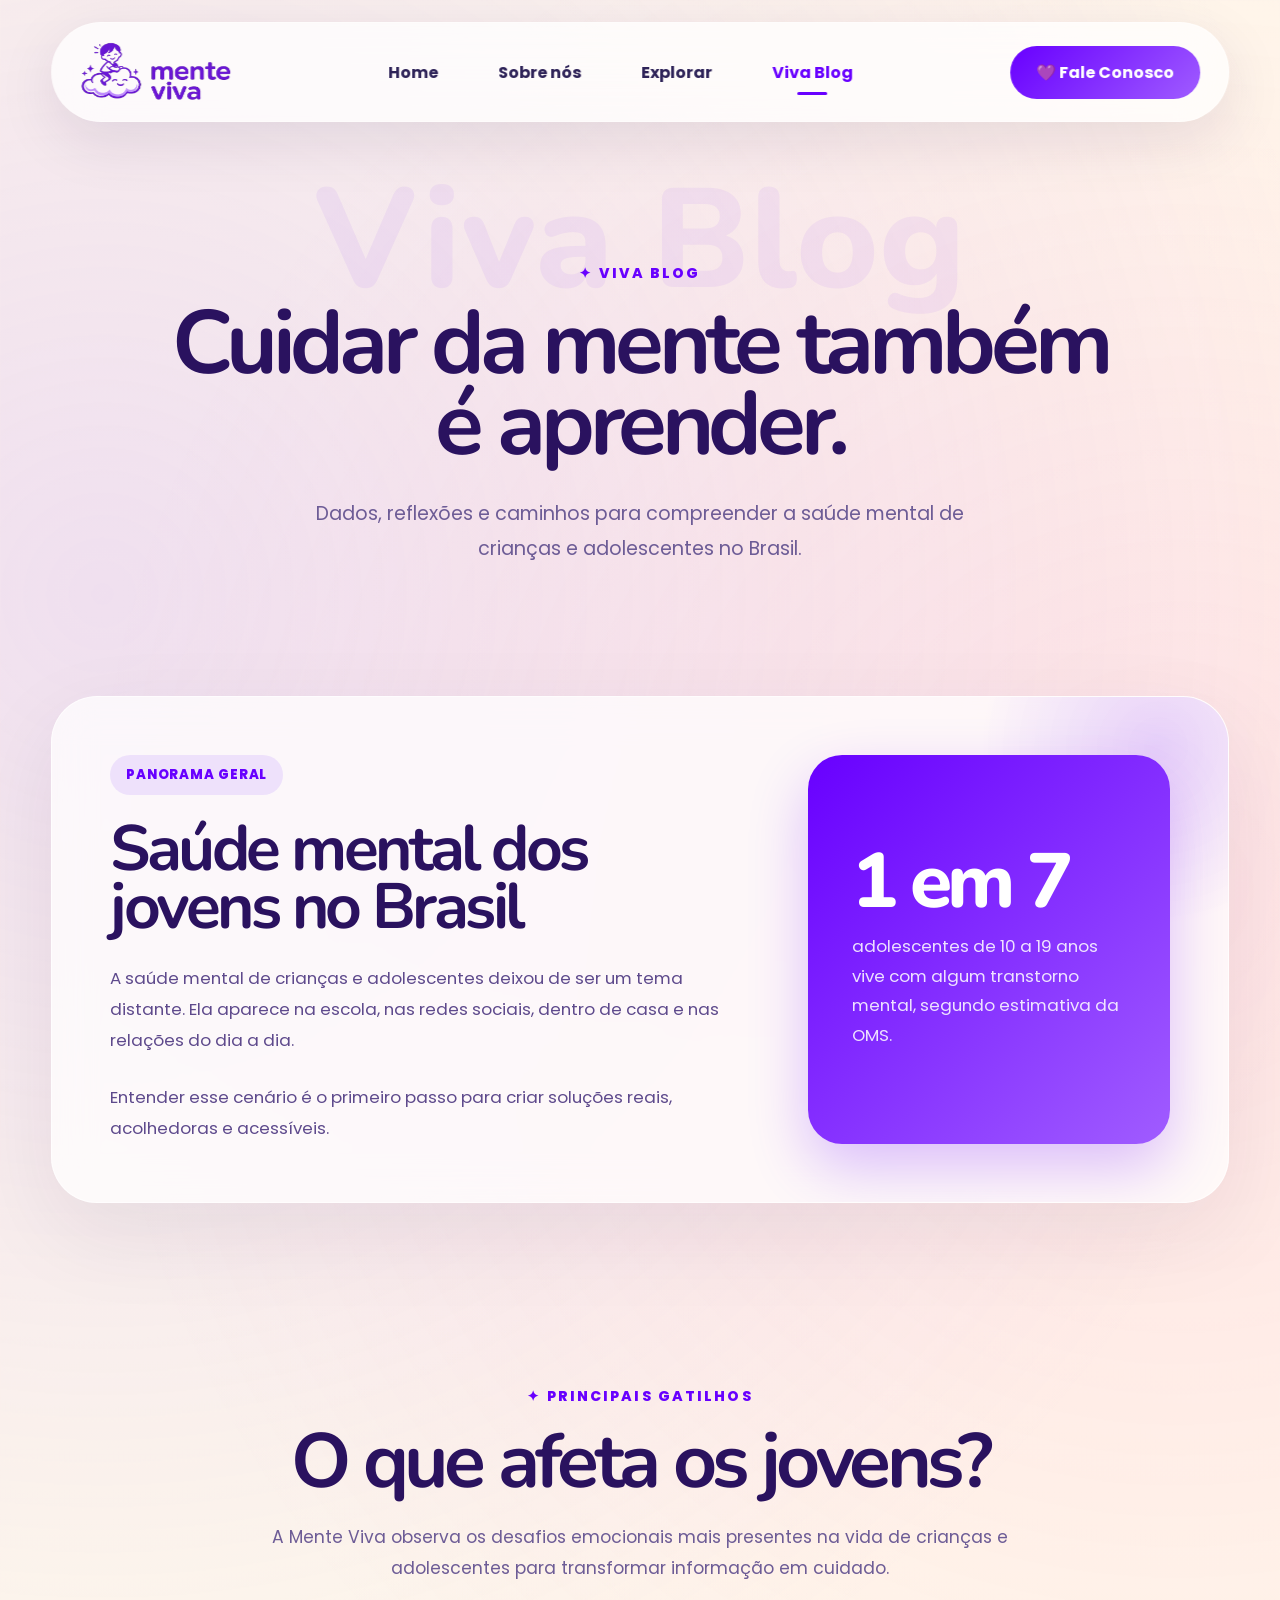
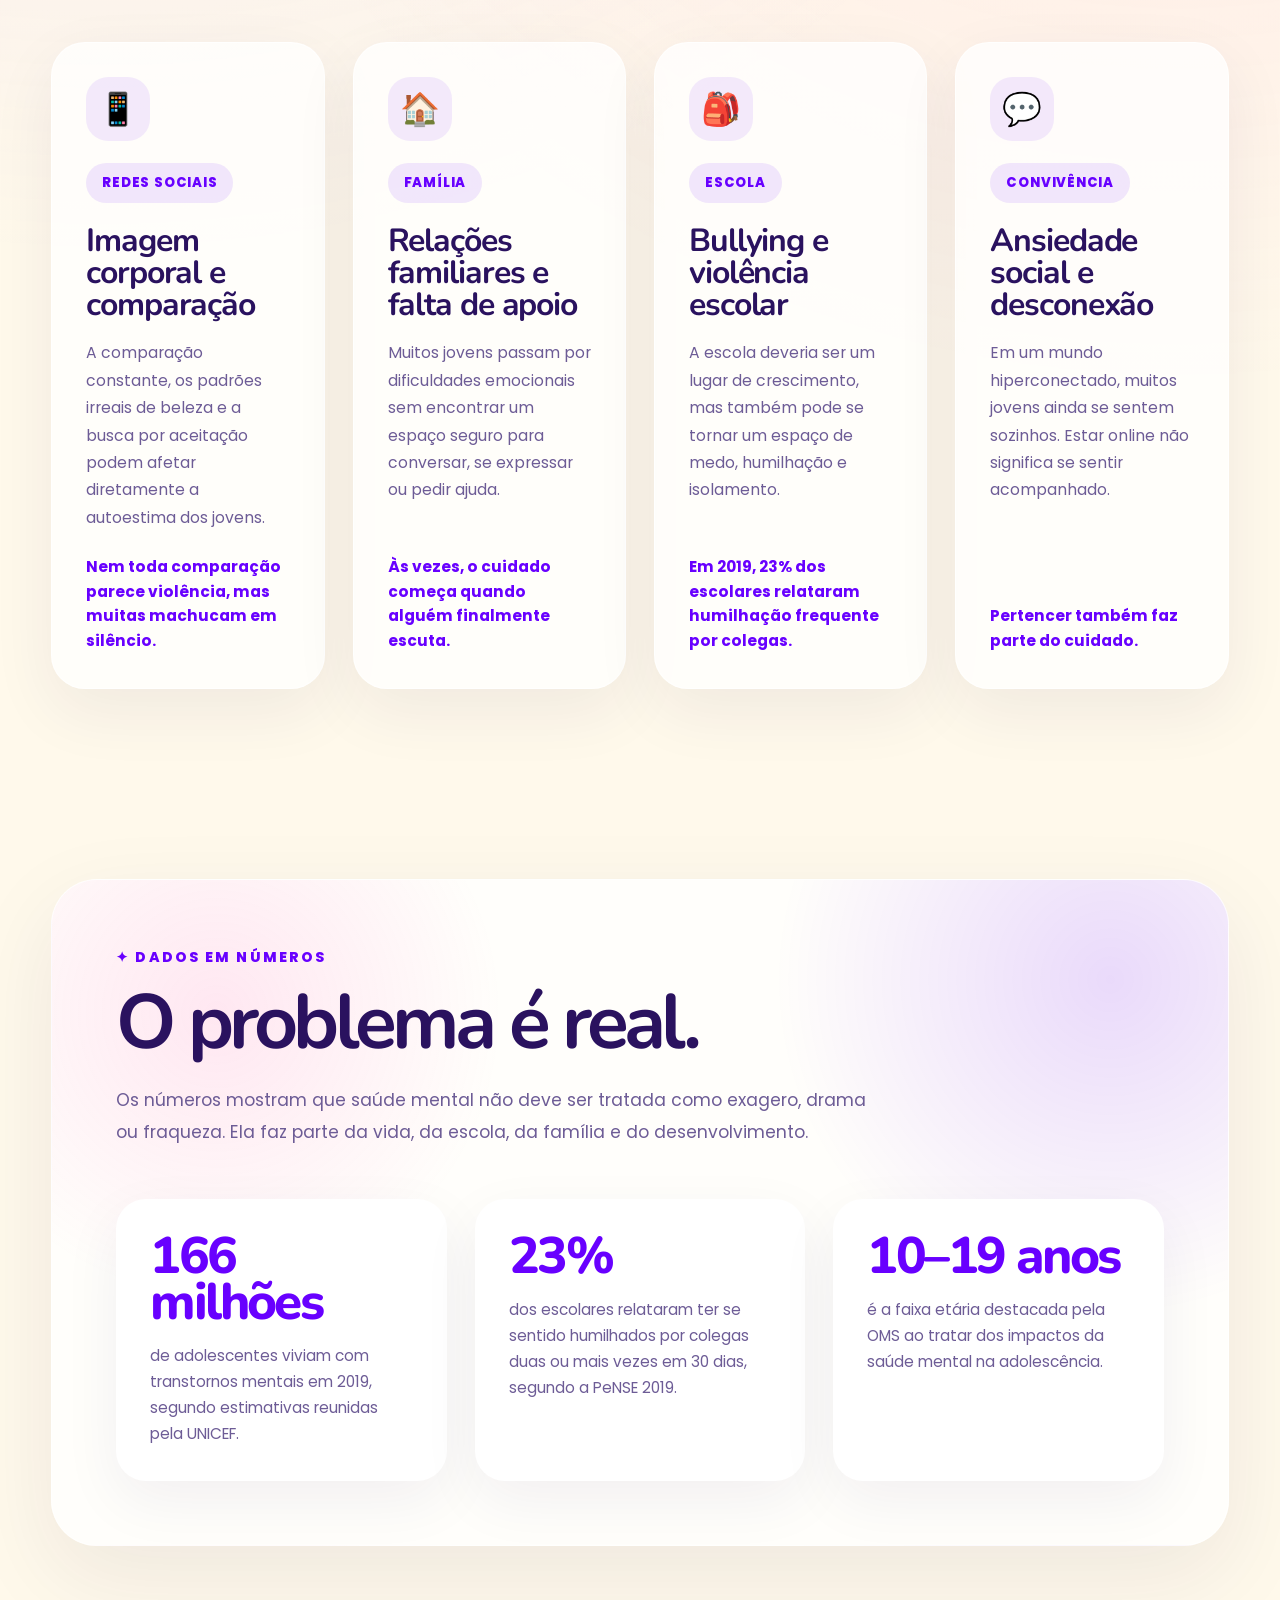
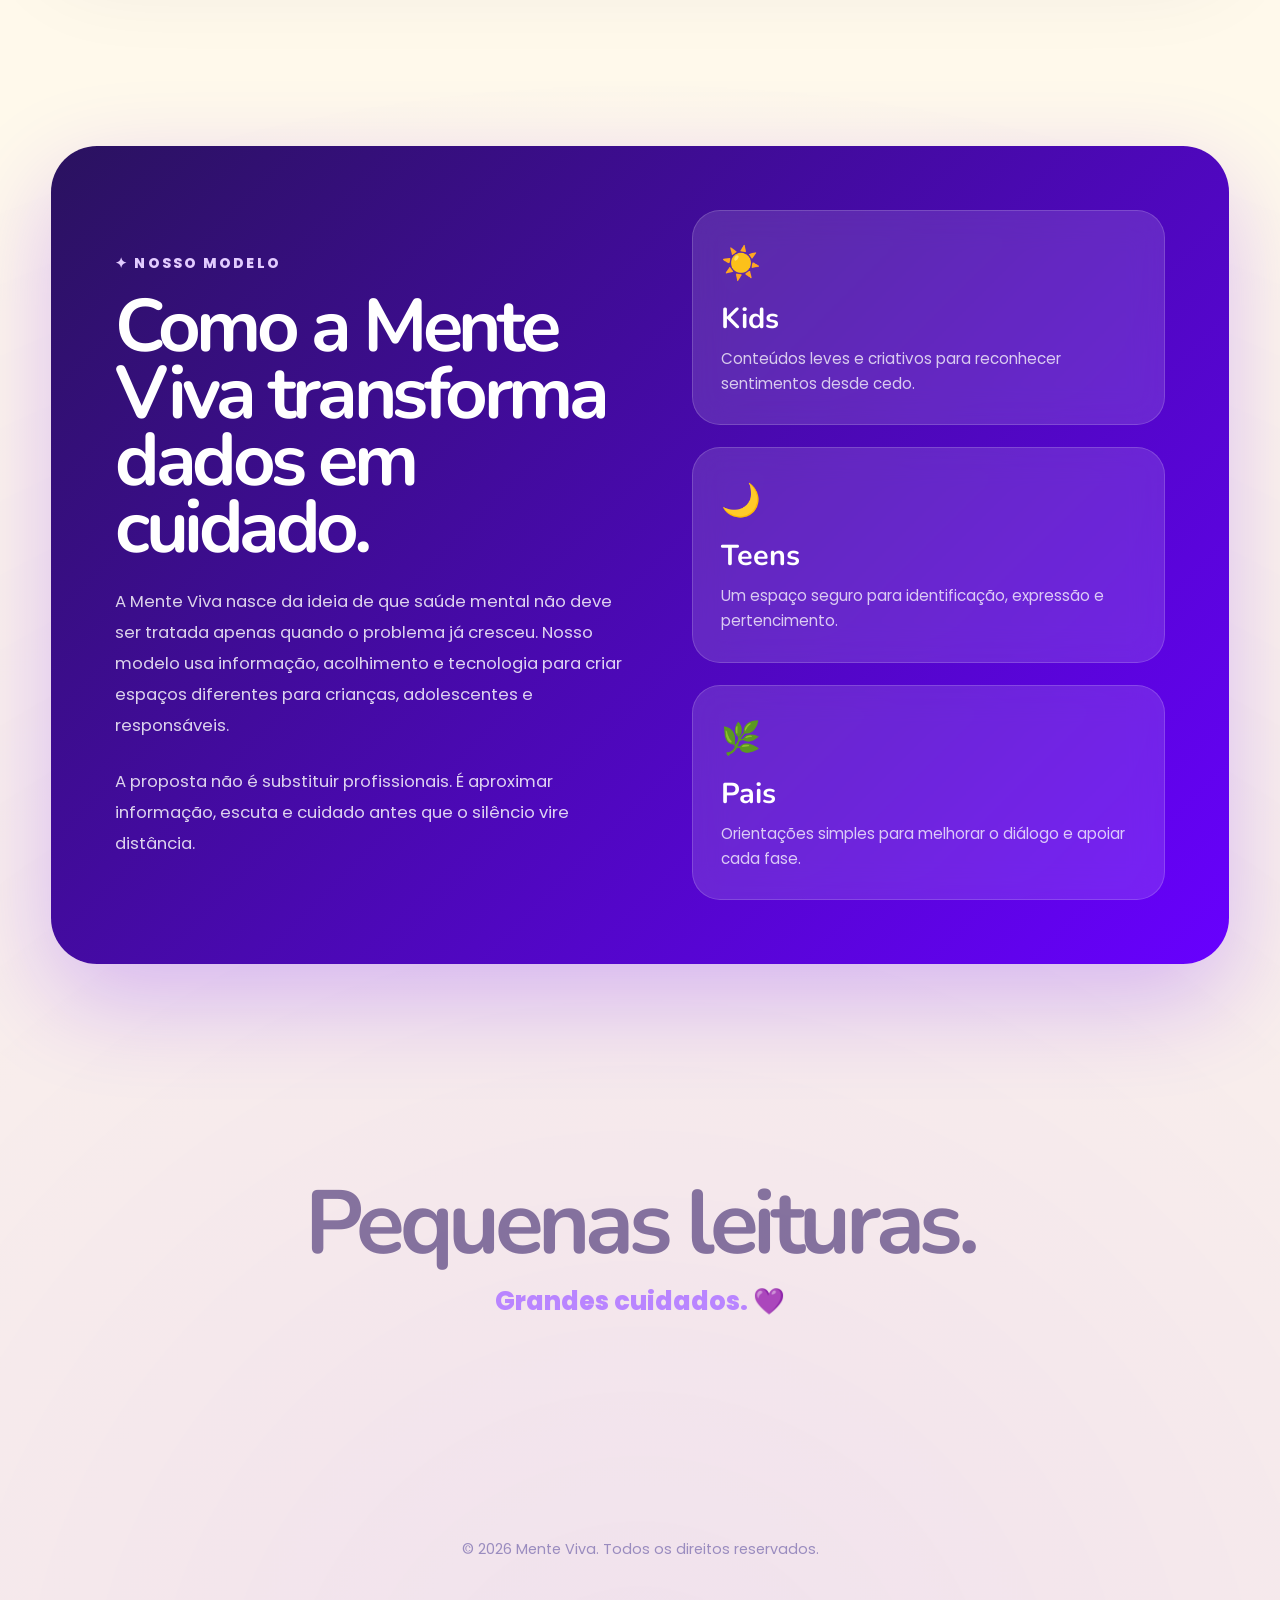
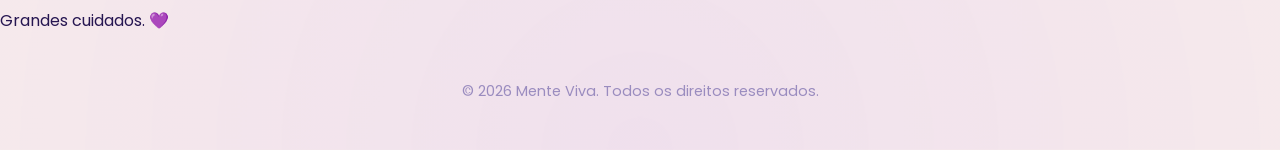
==== commit a1a059e2: "bug fixing" ====
--- a/nossoblog.html
+++ b/nossoblog.html
@@ -392,439 +392,12 @@
         FINAL
         ====================================================== -->
 
-        <section class="blog-ending">
+         <section class="blog-ending">
 
             <h2>
                 Pequenas leituras.
             </h2>
 
-            <p><!DOCTYPE html>
-<html lang="pt-BR">
-
-<head>
-
-    <meta charset="UTF-8">
-    <meta name="viewport" content="width=device-width, initial-scale=1.0">
-    <title>Viva Blog | Mente Viva</title>
-
-    <link rel="stylesheet" href="nossoblog.css">
-
-    <link rel="preconnect" href="https://fonts.googleapis.com">
-    <link rel="preconnect"
-          href="https://fonts.gstatic.com"
-          crossorigin>
-
-    <link href="https://fonts.googleapis.com/css2?family=Nunito:wght@700;800&family=Poppins:wght@400;500;600;700;800&display=swap"
-          rel="stylesheet">
-
-</head>
-
-<body>
-
-    <!-- =====================================================
-    NAVBAR
-    ====================================================== -->
-
-    <header class="navbar">
-
-        <div class="navbar-container">
-
-            <a href="index.html" class="logo">
-
-                <img src="./generalimgs/Logo 4 mente viva.png"
-                     alt="Logo Mente Viva">
-
-            </a>
-
-            <nav class="navbar-menu">
-
-                <a href="index.html">Home</a>
-
-                <a href="sobrenos.html">Sobre nós</a>
-
-                <a href="explorar.html">Explorar</a>
-
-                <a href="nossoblog.html" class="nav-active">Viva Blog</a>
-
-            </nav>
-
-            <a href="contatenos.html" class="contact-button">
-
-                💜 Fale Conosco
-
-            </a>
-
-        </div>
-
-    </header>
-
-
-    <!-- =====================================================
-    VIVA BLOG
-    ====================================================== -->
-
-    <main class="blog-page">
-
-        <!-- =====================================================
-        HERO
-        ====================================================== -->
-
-        <section class="blog-hero">
-
-            <span class="background-title">Viva Blog</span>
-
-            <span class="section-label">✦ VIVA BLOG</span>
-
-            <h1>
-                Cuidar da mente também é aprender.
-            </h1>
-
-            <p>
-                Dados, reflexões e caminhos para compreender a saúde mental
-                de crianças e adolescentes no Brasil.
-            </p>
-
-        </section>
-
-
-        <!-- =====================================================
-        CARD DESTAQUE
-        ====================================================== -->
-
-        <section class="featured-section">
-
-            <article class="featured-card">
-
-                <div class="featured-content">
-
-                    <span class="article-tag">Panorama geral</span>
-
-                    <h2>
-                        Saúde mental dos jovens no Brasil
-                    </h2>
-
-                    <p>
-                        A saúde mental de crianças e adolescentes deixou de ser
-                        um tema distante. Ela aparece na escola, nas redes sociais,
-                        dentro de casa e nas relações do dia a dia.
-                    </p>
-
-                    <p>
-                        Entender esse cenário é o primeiro passo para criar soluções
-                        reais, acolhedoras e acessíveis.
-                    </p>
-
-                </div>
-
-                <div class="featured-data">
-
-                    <span class="data-number">1 em 7</span>
-
-                    <p>
-                        adolescentes de 10 a 19 anos vive com algum transtorno
-                        mental, segundo estimativa da OMS.
-                    </p>
-
-                </div>
-
-            </article>
-
-        </section>
-
-
-        <!-- =====================================================
-        GRID DE ARTIGOS
-        ====================================================== -->
-
-        <section class="articles-section">
-
-            <div class="articles-header">
-
-                <span class="section-label">✦ Principais gatilhos</span>
-
-                <h2>
-                    O que afeta os jovens?
-                </h2>
-
-                <p>
-                    A Mente Viva observa os desafios emocionais mais presentes
-                    na vida de crianças e adolescentes para transformar informação
-                    em cuidado.
-                </p>
-
-            </div>
-
-
-            <div class="articles-grid">
-
-                <article class="blog-card">
-
-                    <div class="card-icon">📱</div>
-
-                    <span class="article-tag">Redes sociais</span>
-
-                    <h3>
-                        Imagem corporal e comparação
-                    </h3>
-
-                    <p>
-                        A comparação constante, os padrões irreais de beleza e a
-                        busca por aceitação podem afetar diretamente a autoestima
-                        dos jovens.
-                    </p>
-
-                    <strong>
-                        Nem toda comparação parece violência, mas muitas machucam em silêncio.
-                    </strong>
-
-                </article>
-
-
-                <article class="blog-card">
-
-                    <div class="card-icon">🏠</div>
-
-                    <span class="article-tag">Família</span>
-
-                    <h3>
-                        Relações familiares e falta de apoio
-                    </h3>
-
-                    <p>
-                        Muitos jovens passam por dificuldades emocionais sem encontrar
-                        um espaço seguro para conversar, se expressar ou pedir ajuda.
-                    </p>
-
-                    <strong>
-                        Às vezes, o cuidado começa quando alguém finalmente escuta.
-                    </strong>
-
-                </article>
-
-
-                <article class="blog-card">
-
-                    <div class="card-icon">🎒</div>
-
-                    <span class="article-tag">Escola</span>
-
-                    <h3>
-                        Bullying e violência escolar
-                    </h3>
-
-                    <p>
-                        A escola deveria ser um lugar de crescimento, mas também pode
-                        se tornar um espaço de medo, humilhação e isolamento.
-                    </p>
-
-                    <strong>
-                        Em 2019, 23% dos escolares relataram humilhação frequente por colegas.
-                    </strong>
-
-                </article>
-
-
-                <article class="blog-card">
-
-                    <div class="card-icon">💬</div>
-
-                    <span class="article-tag">Convivência</span>
-
-                    <h3>
-                        Ansiedade social e desconexão
-                    </h3>
-
-                    <p>
-                        Em um mundo hiperconectado, muitos jovens ainda se sentem
-                        sozinhos. Estar online não significa se sentir acompanhado.
-                    </p>
-
-                    <strong>
-                        Pertencer também faz parte do cuidado.
-                    </strong>
-
-                </article>
-
-            </div>
-
-        </section>
-
-
-        <!-- =====================================================
-        BLOCO DE DADOS
-        ====================================================== -->
-
-        <section class="data-section">
-
-            <div class="data-card">
-
-                <span class="section-label">✦ Dados em números</span>
-
-                <h2>
-                    O problema é real.
-                </h2>
-
-                <p>
-                    Os números mostram que saúde mental não deve ser tratada como
-                    exagero, drama ou fraqueza. Ela faz parte da vida, da escola,
-                    da família e do desenvolvimento.
-                </p>
-
-                <div class="data-grid">
-
-                    <article>
-
-                        <span>166 milhões</span>
-
-                        <p>
-                            de adolescentes viviam com transtornos mentais em 2019,
-                            segundo estimativas reunidas pela UNICEF.
-                        </p>
-
-                    </article>
-
-                    <article>
-
-                        <span>23%</span>
-
-                        <p>
-                            dos escolares relataram ter se sentido humilhados por
-                            colegas duas ou mais vezes em 30 dias, segundo a PeNSE 2019.
-                        </p>
-
-                    </article>
-
-                    <article>
-
-                        <span>10–19 anos</span>
-
-                        <p>
-                            é a faixa etária destacada pela OMS ao tratar dos impactos
-                            da saúde mental na adolescência.
-                        </p>
-
-                    </article>
-
-                </div>
-
-            </div>
-
-        </section>
-
-
-        <!-- =====================================================
-        MODELO MENTE VIVA
-        ====================================================== -->
-
-        <section class="business-section">
-
-            <article class="business-card">
-
-                <div class="business-text">
-
-                    <span class="section-label">✦ Nosso modelo</span>
-
-                    <h2>
-                        Como a Mente Viva transforma dados em cuidado.
-                    </h2>
-
-                    <p>
-                        A Mente Viva nasce da ideia de que saúde mental não deve ser
-                        tratada apenas quando o problema já cresceu. Nosso modelo usa
-                        informação, acolhimento e tecnologia para criar espaços
-                        diferentes para crianças, adolescentes e responsáveis.
-                    </p>
-
-                    <p>
-                        A proposta não é substituir profissionais. É aproximar
-                        informação, escuta e cuidado antes que o silêncio vire distância.
-                    </p>
-
-                </div>
-
-                <div class="business-pillars">
-
-                    <div>
-
-                        <span>☀️</span>
-
-                        <h3>Kids</h3>
-
-                        <p>
-                            Conteúdos leves e criativos para reconhecer sentimentos
-                            desde cedo.
-                        </p>
-
-                    </div>
-
-                    <div>
-
-                        <span>🌙</span>
-
-                        <h3>Teens</h3>
-
-                        <p>
-                            Um espaço seguro para identificação, expressão e pertencimento.
-                        </p>
-
-                    </div>
-
-                    <div>
-
-                        <span>🌿</span>
-
-                        <h3>Pais</h3>
-
-                        <p>
-                            Orientações simples para melhorar o diálogo e apoiar cada fase.
-                        </p>
-
-                    </div>
-
-                </div>
-
-            </article>
-
-        </section>
-
-
-        <!-- =====================================================
-        FONTES
-        ====================================================== -->
-
-        <section class="sources-section">
-
-            <span class="section-label">✦ Fontes consultadas</span>
-
-            <div class="sources-card">
-
-                <p>
-                    OMS — Saúde mental de adolescentes.
-                </p>
-
-                <p>
-                    UNICEF — Dados globais sobre saúde mental de adolescentes.
-                </p>
-
-                <p>
-                    IBGE / PeNSE 2019 — Dados sobre bullying e violência escolar.
-                </p>
-
-            </div>
-
-        </section>
-
-
-        <!-- =====================================================
-        FINAL
-        ====================================================== -->
-
-        <section class="blog-ending">
-
-            <h2>
-                Pequenas leituras.
-            </h2>
-
             <p>
                 Grandes cuidados. 💜
             </p>
@@ -872,4 +445,4 @@
 
 </body>
 
-</html>+</html>
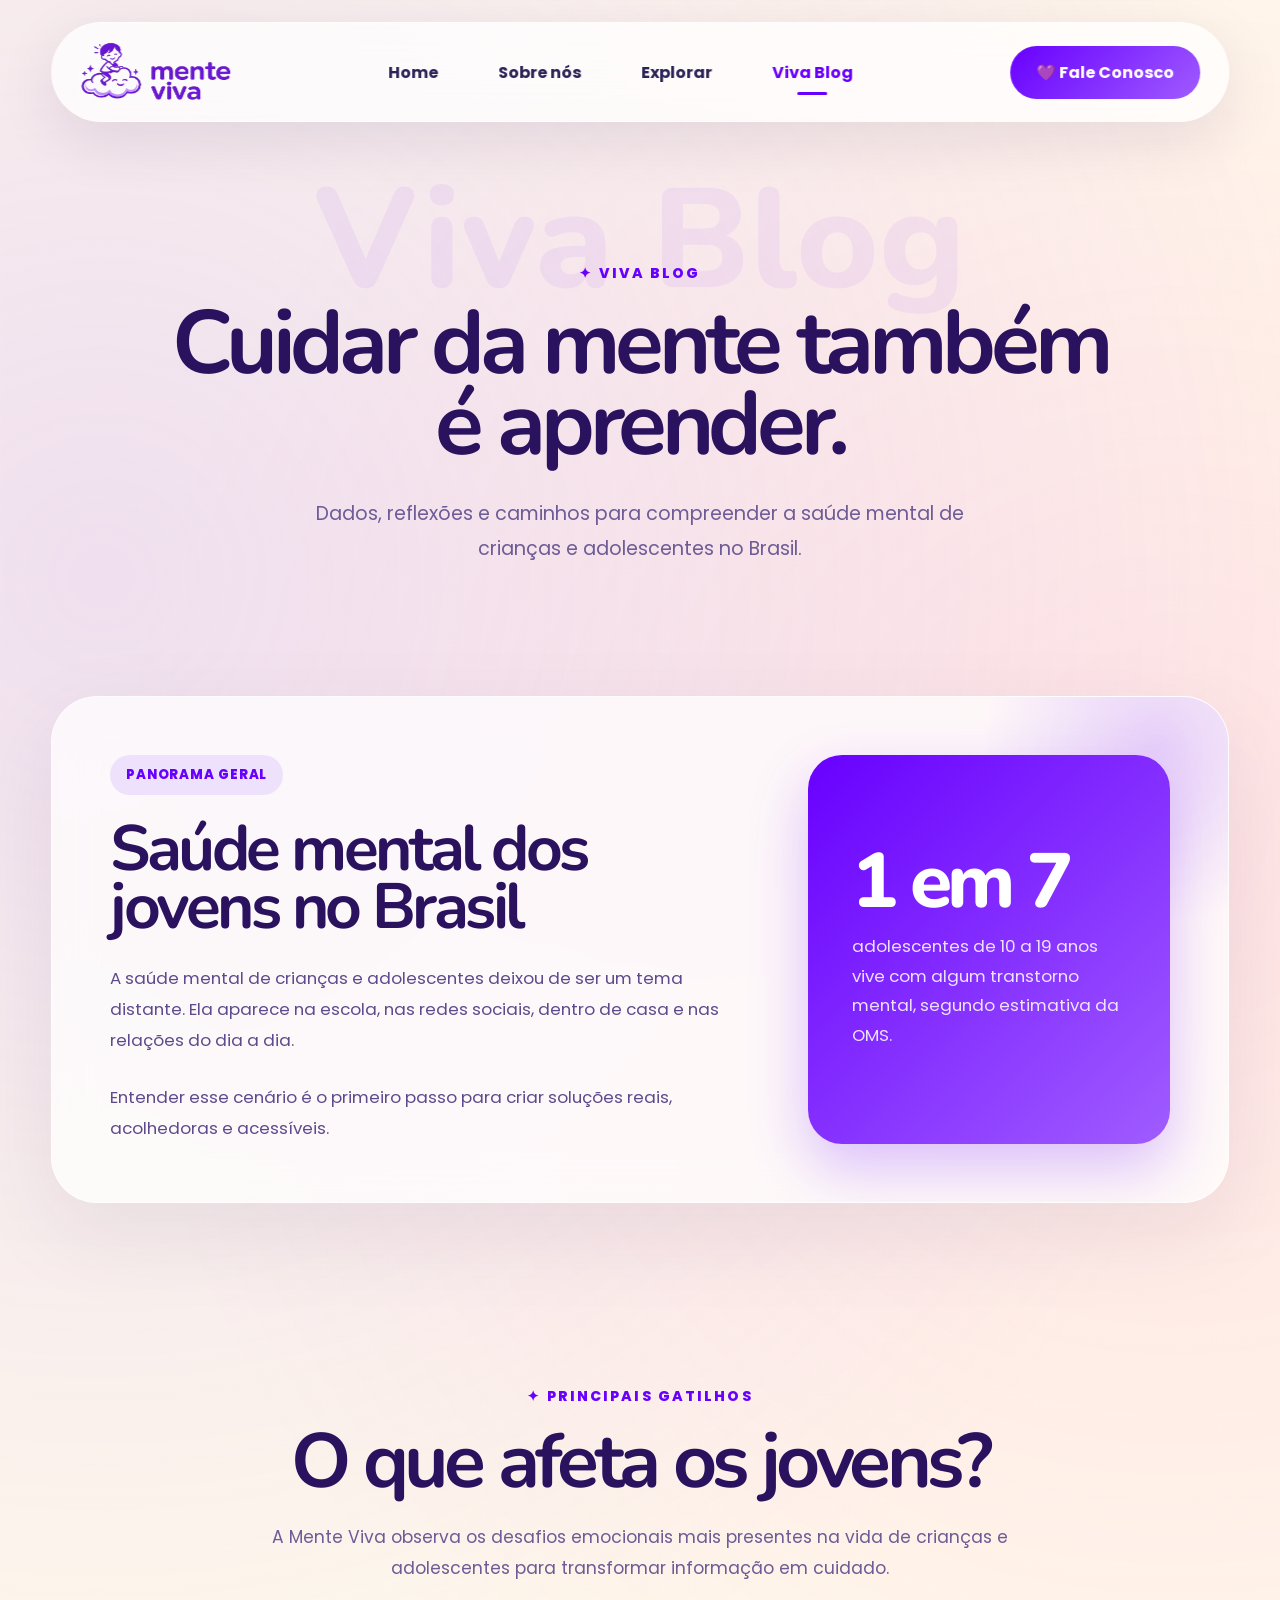
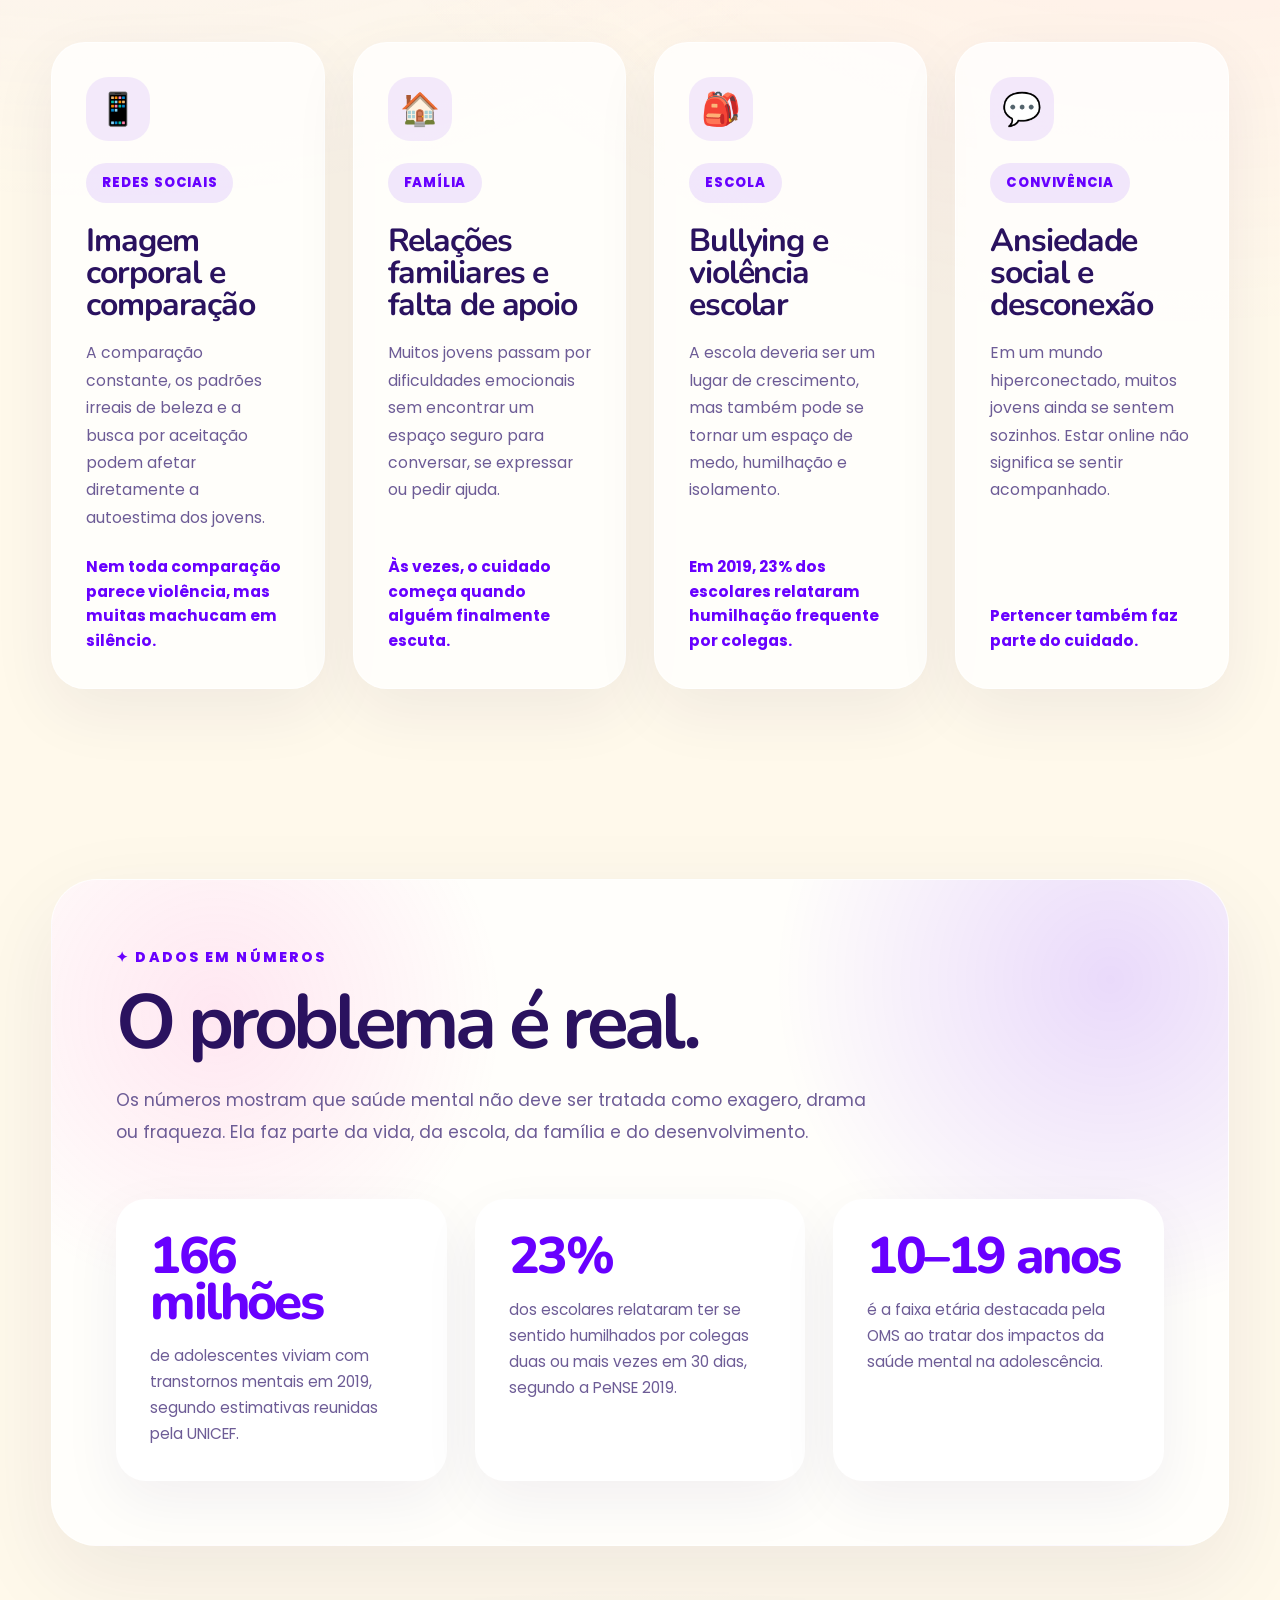
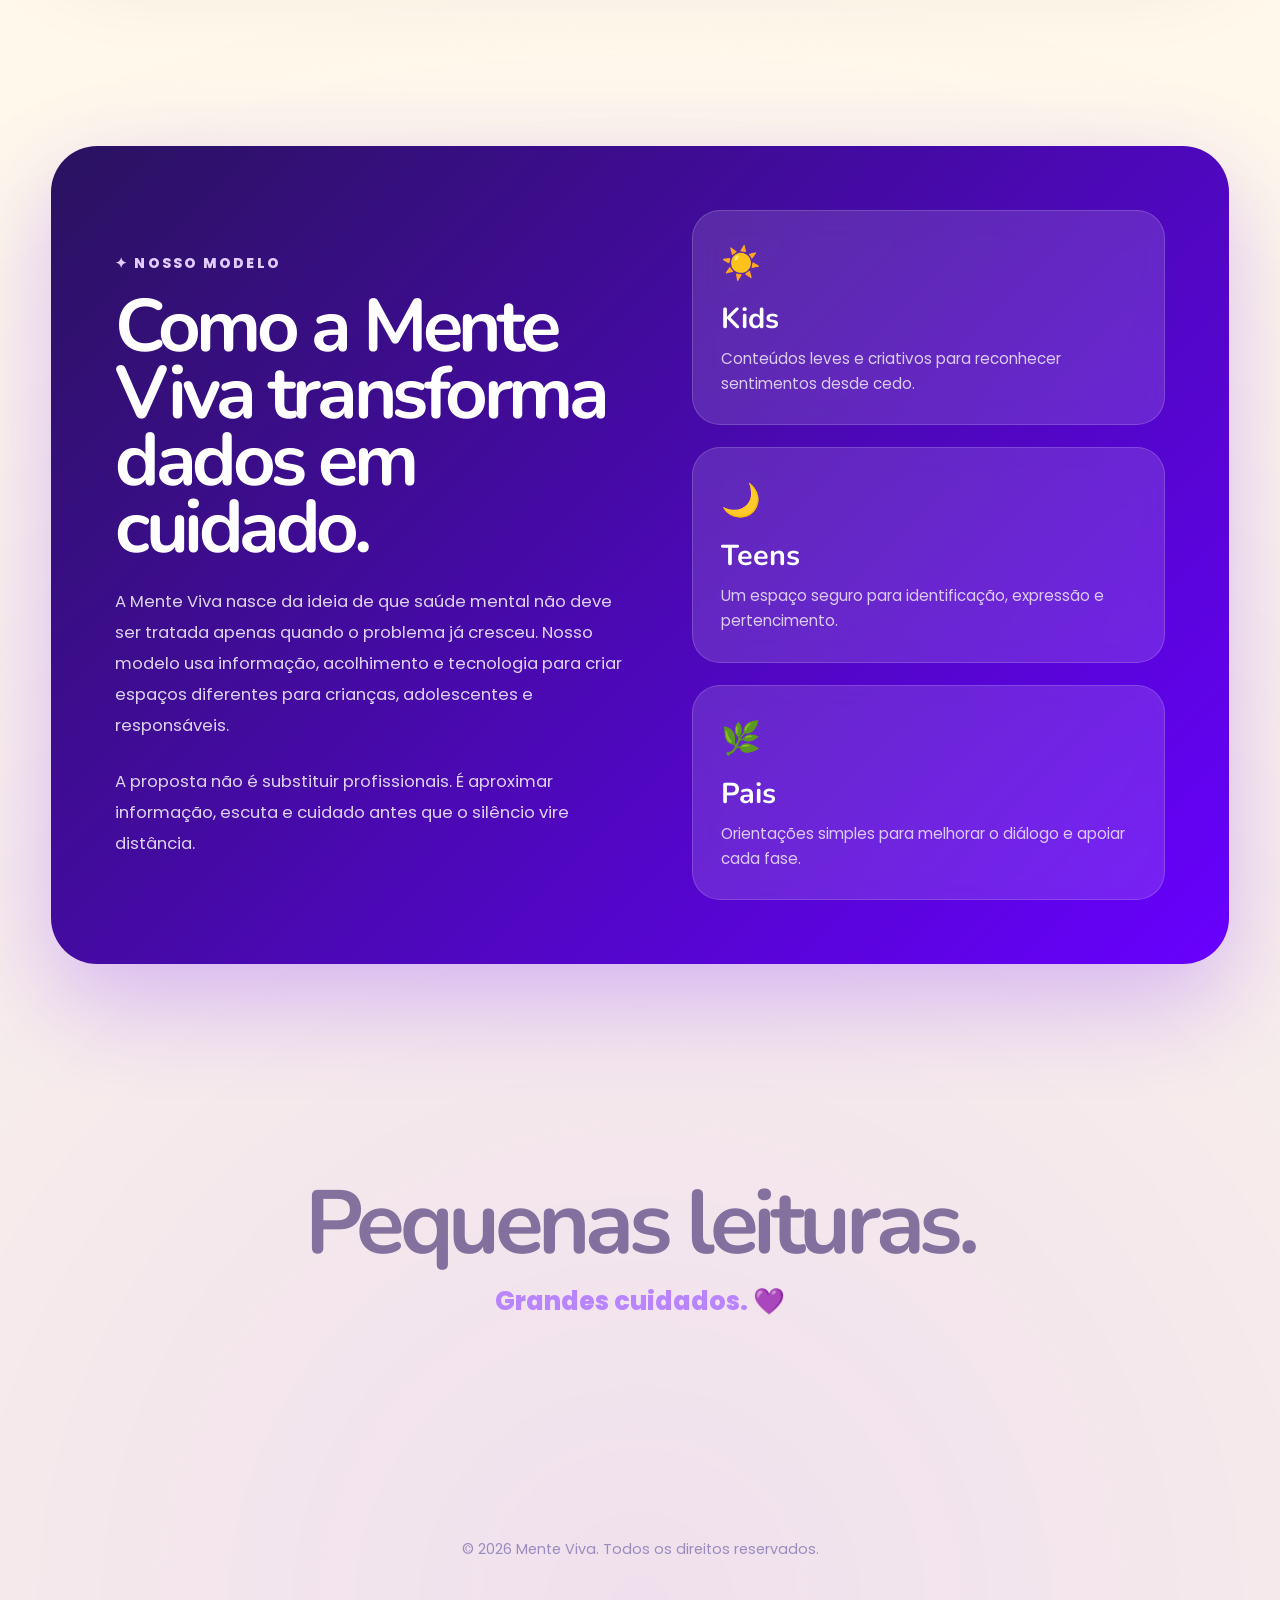
==== commit 35918f60: "Update nossoblog.html" ====
--- a/nossoblog.html
+++ b/nossoblog.html
@@ -423,26 +423,3 @@
 
 </html>
 
-                Grandes cuidados. 💜
-            </p>
-
-        </section>
-
-    </main>
-
-
-    <!-- =====================================================
-    FOOTER
-    ====================================================== -->
-
-    <footer class="blog-footer">
-
-        <p>
-            © 2026 Mente Viva. Todos os direitos reservados.
-        </p>
-
-    </footer>
-
-</body>
-
-</html>
